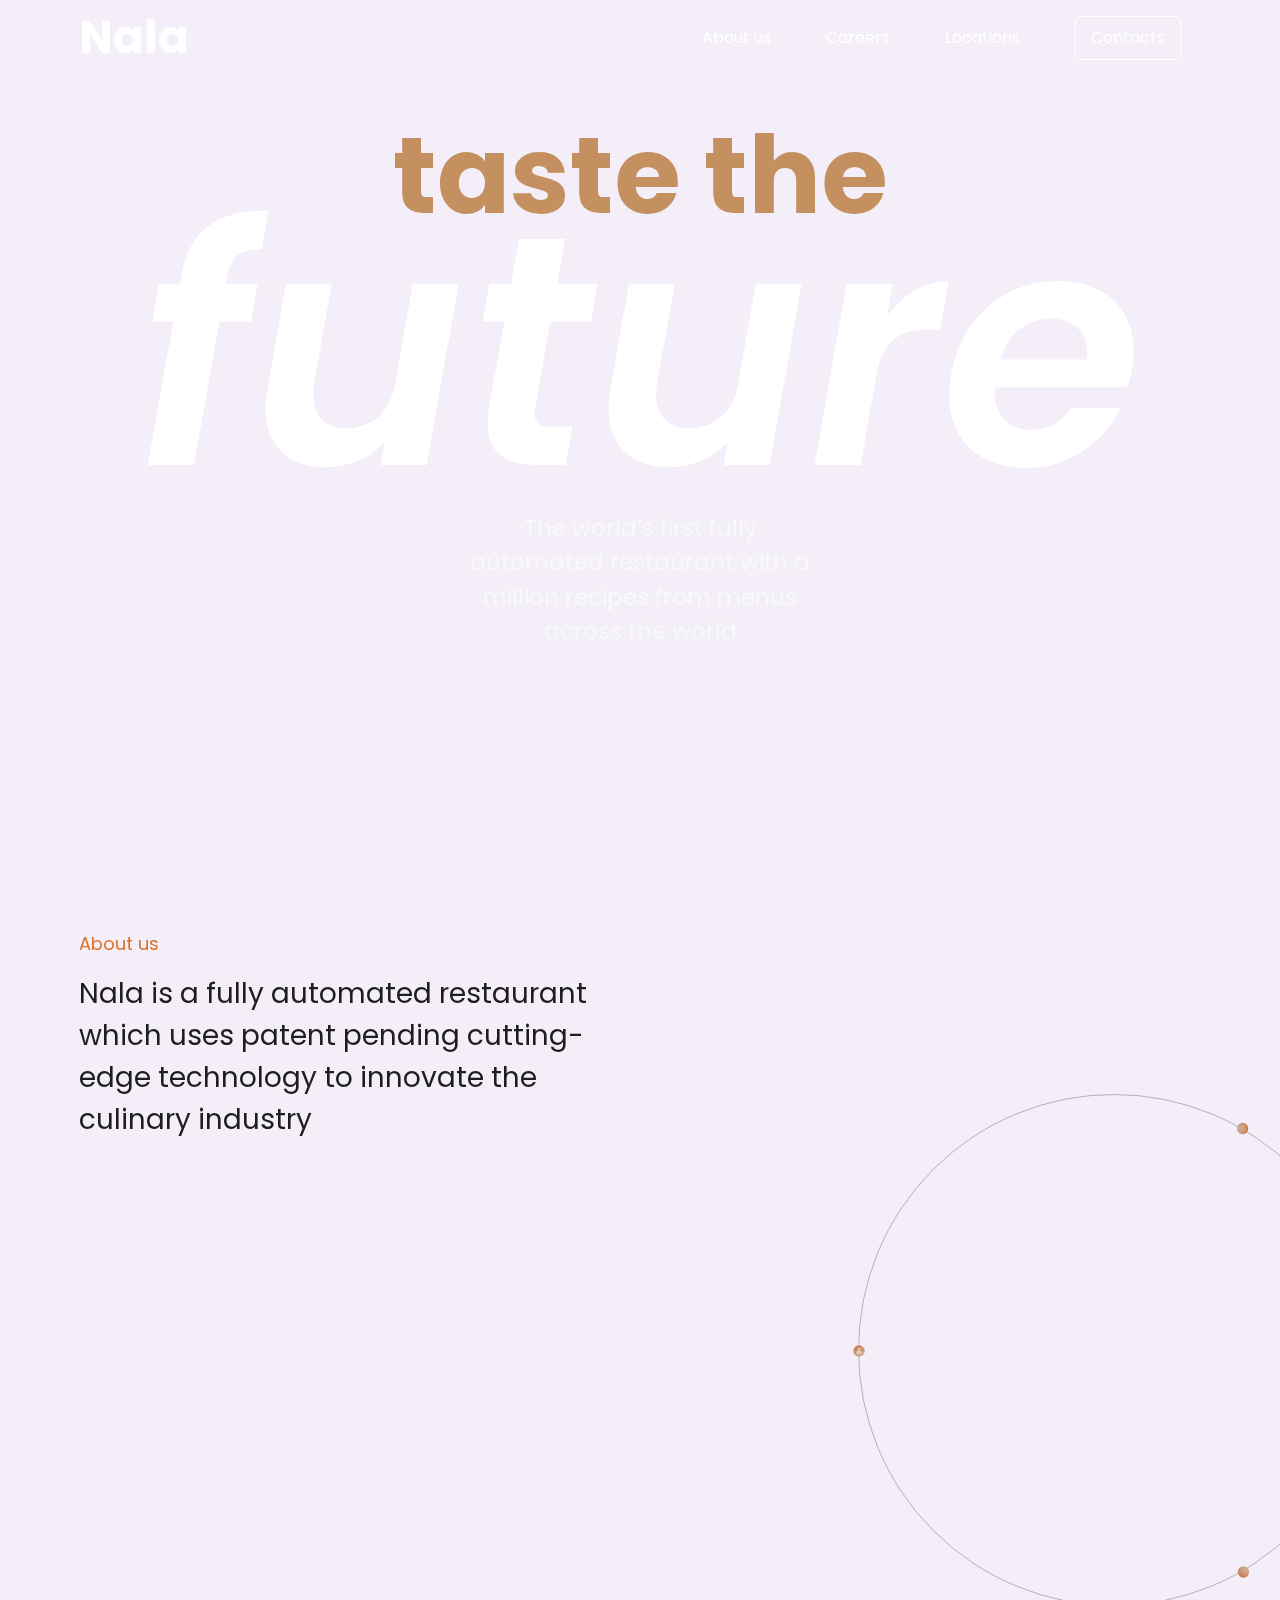
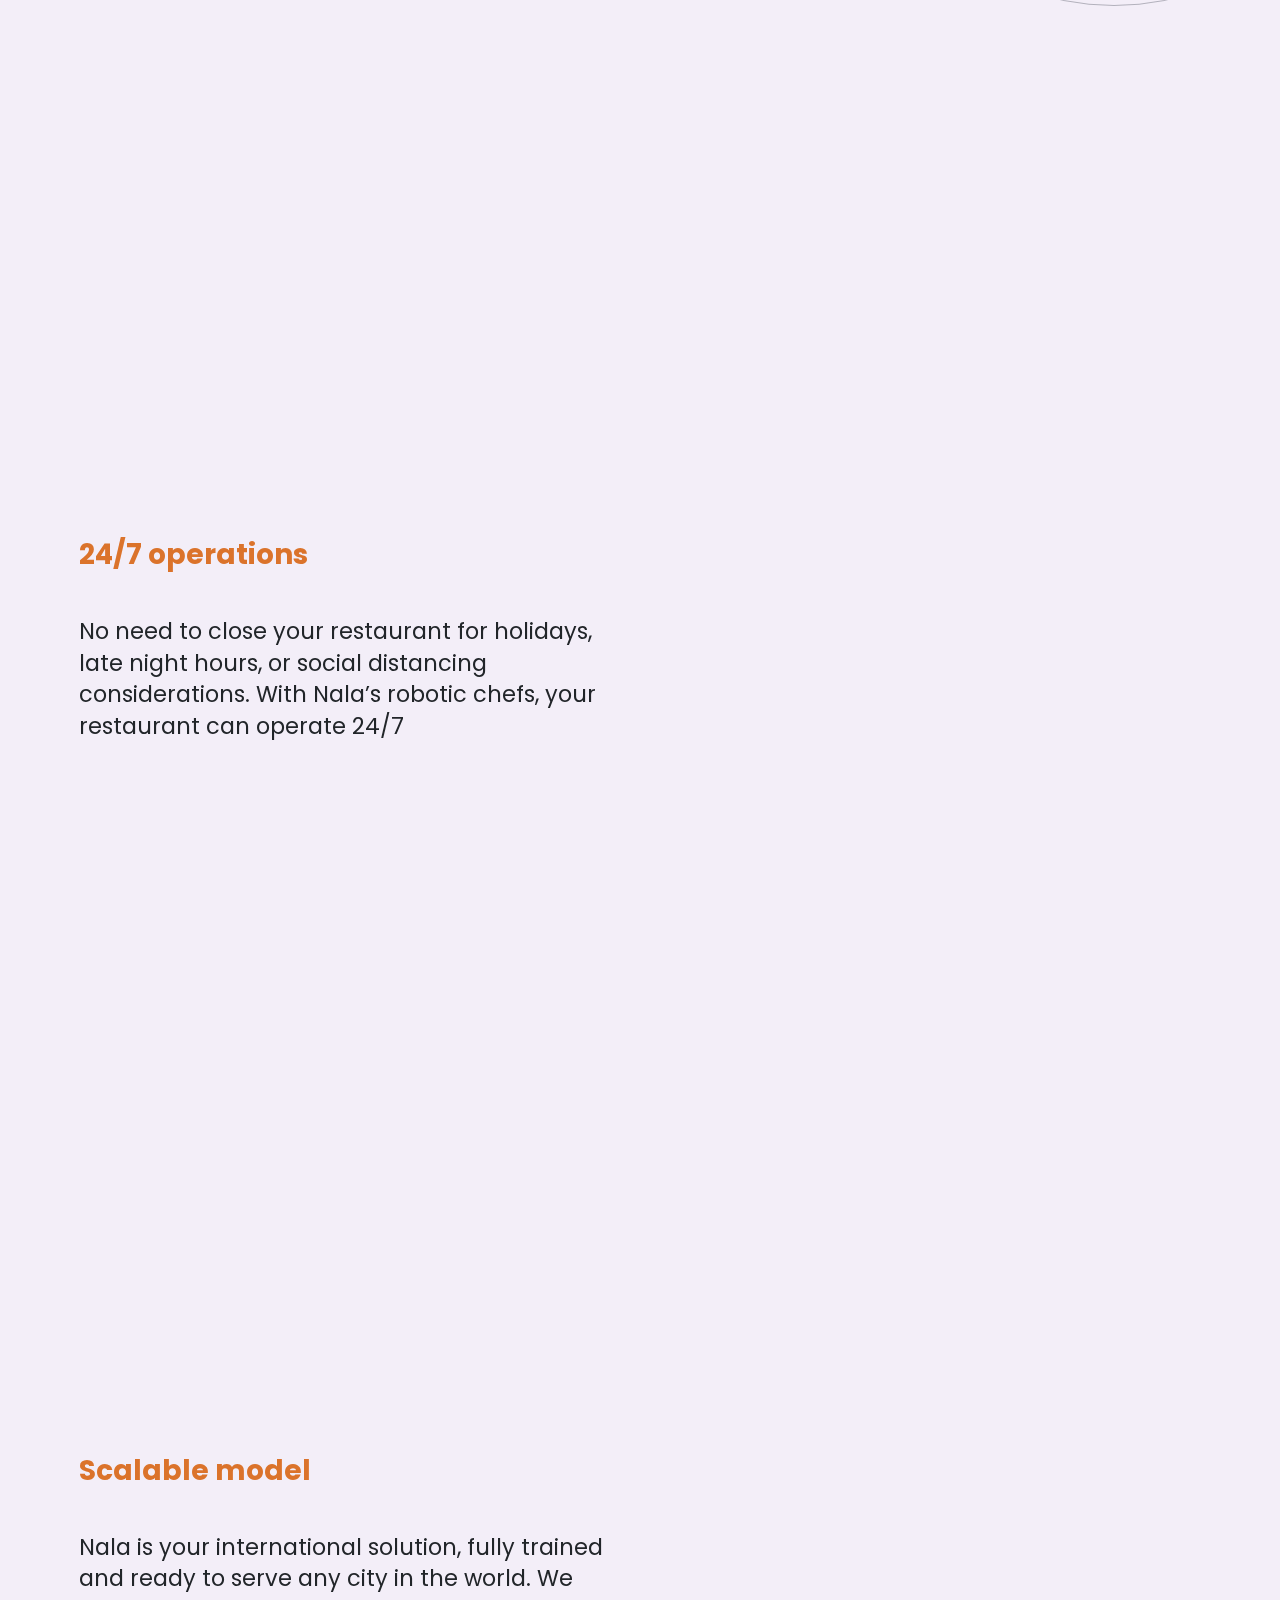
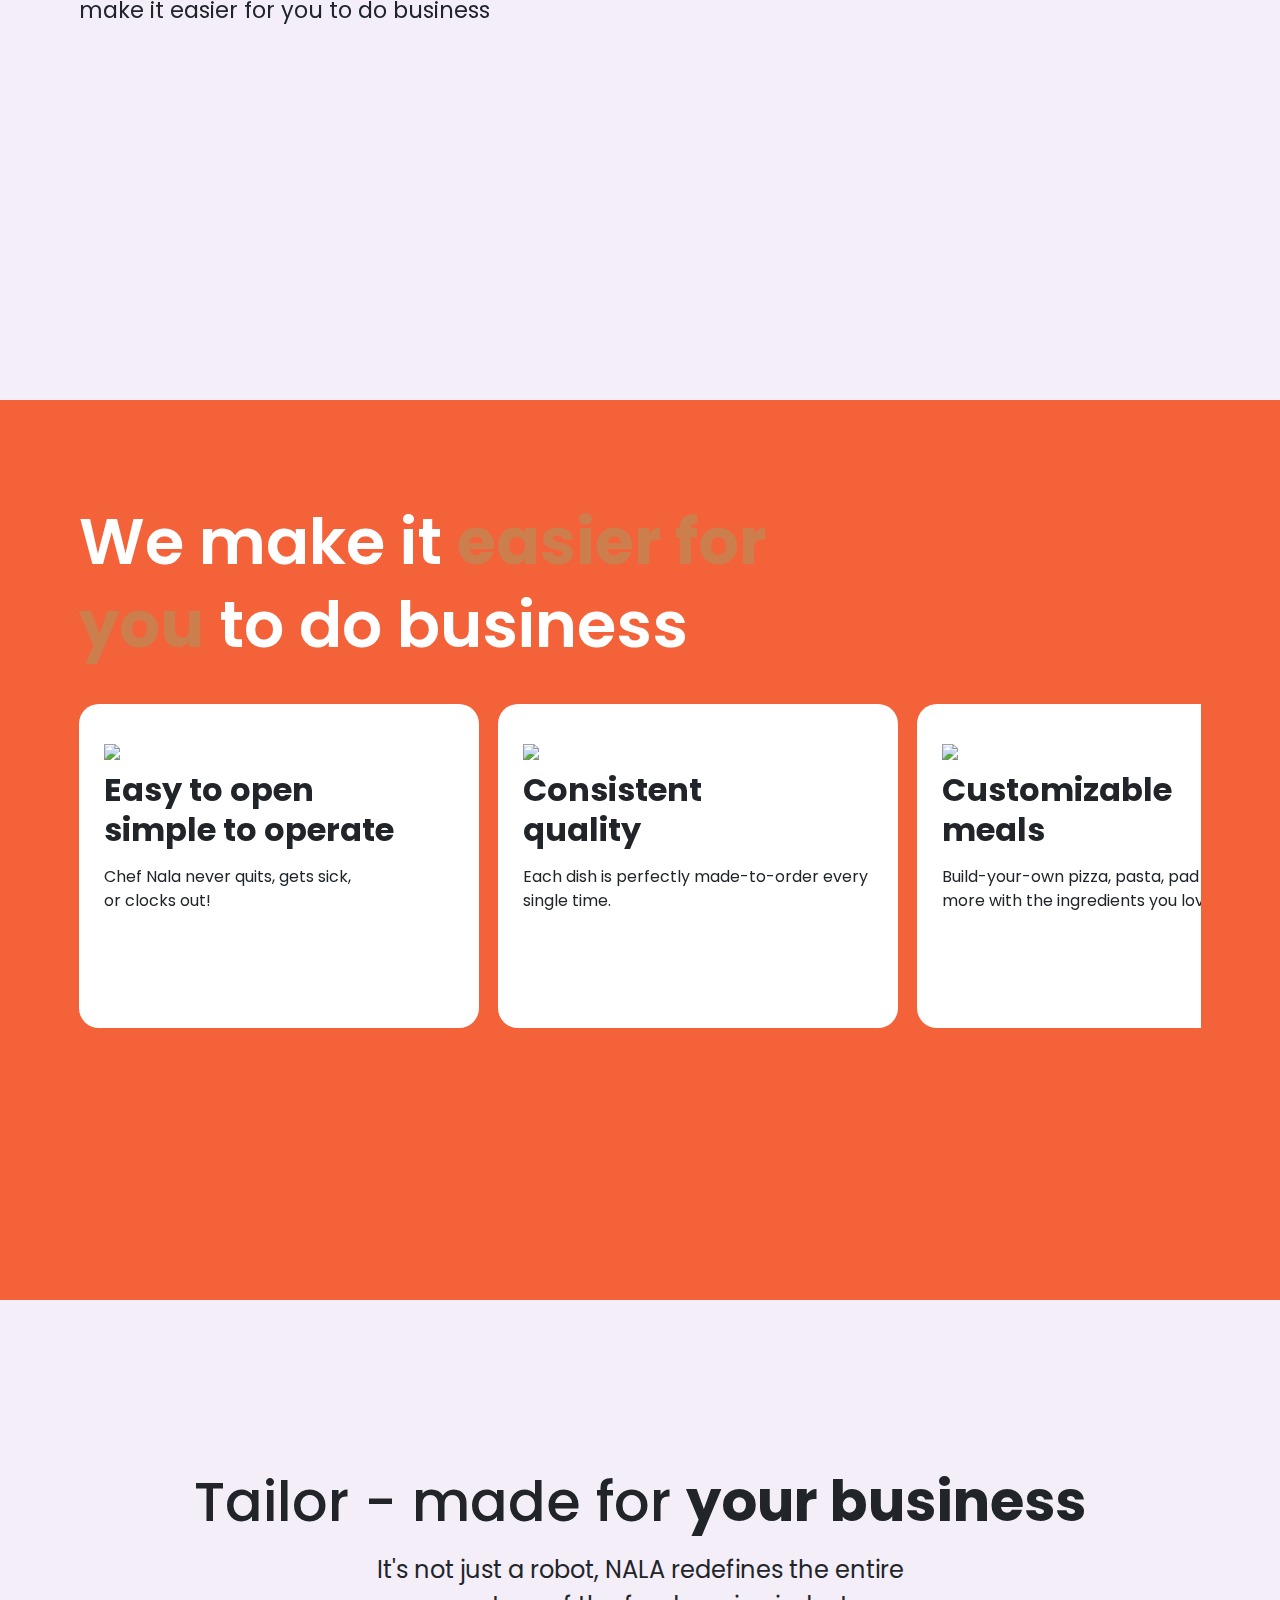
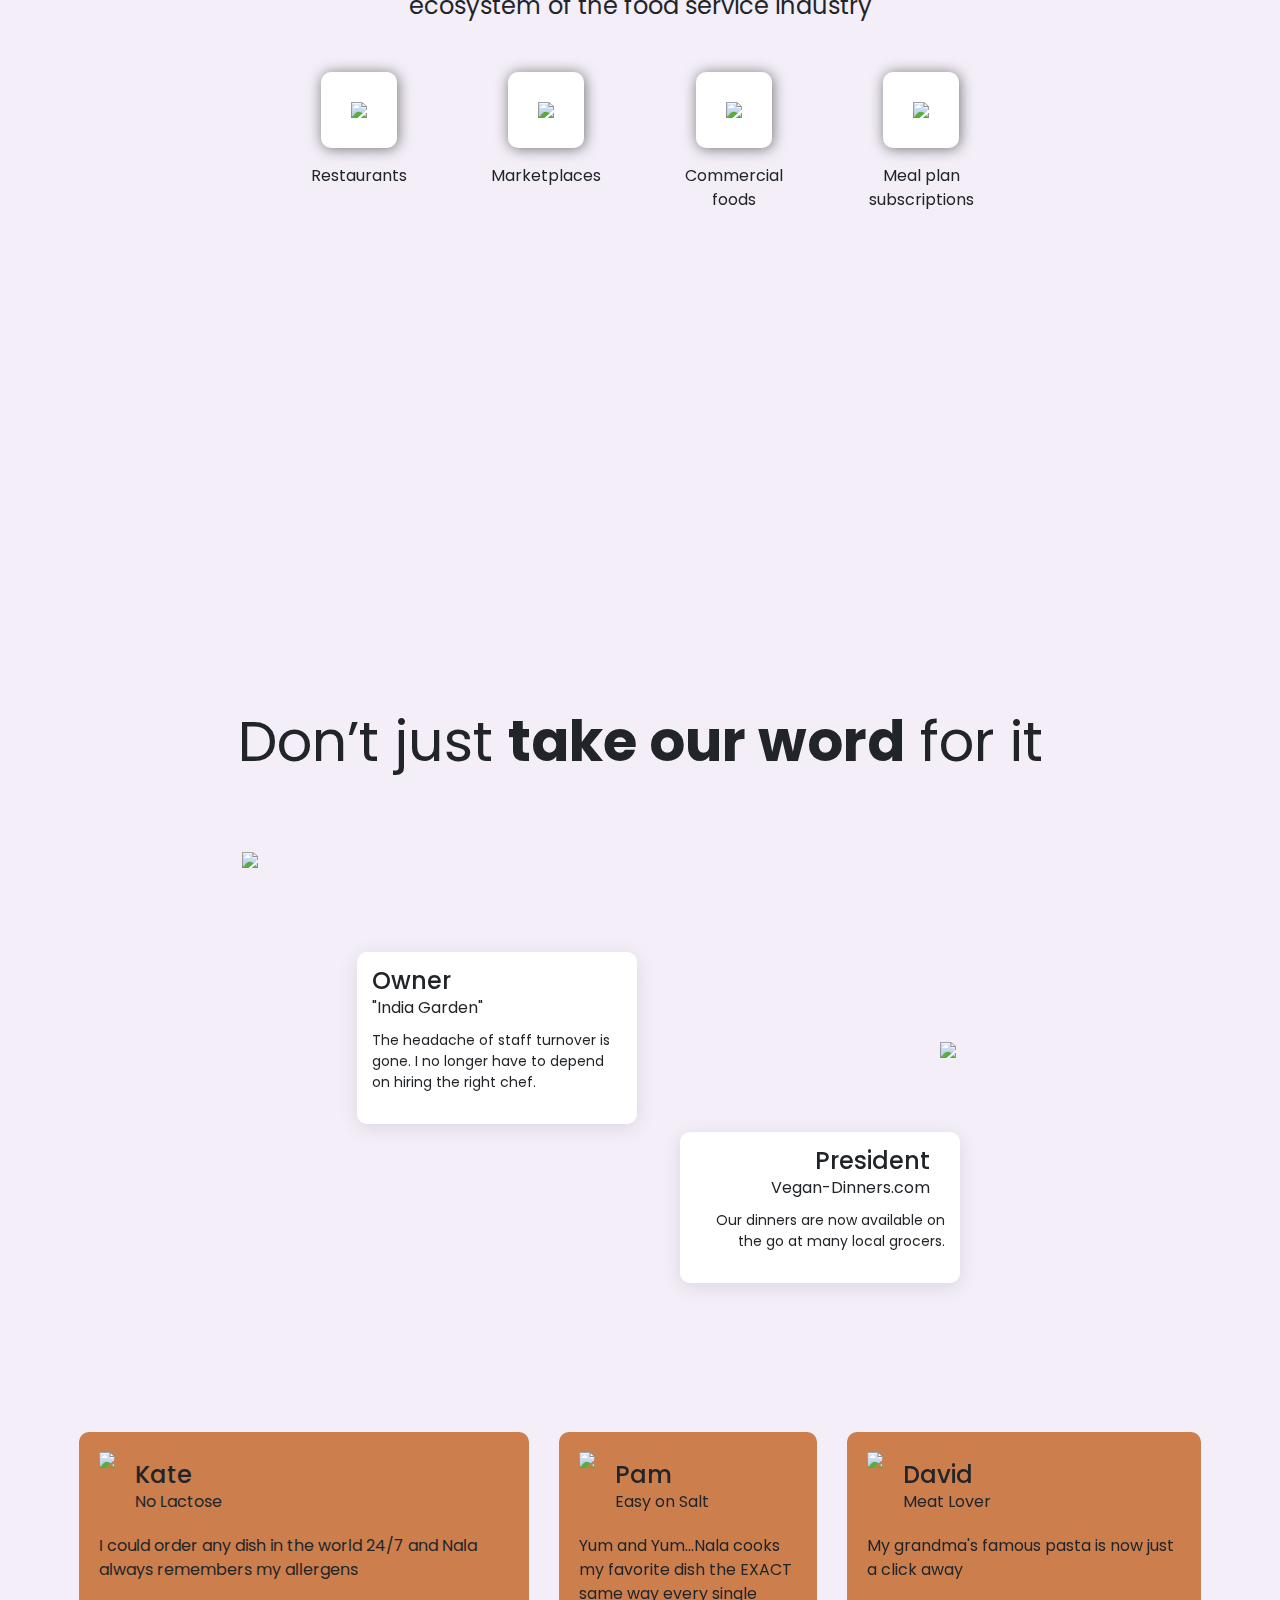
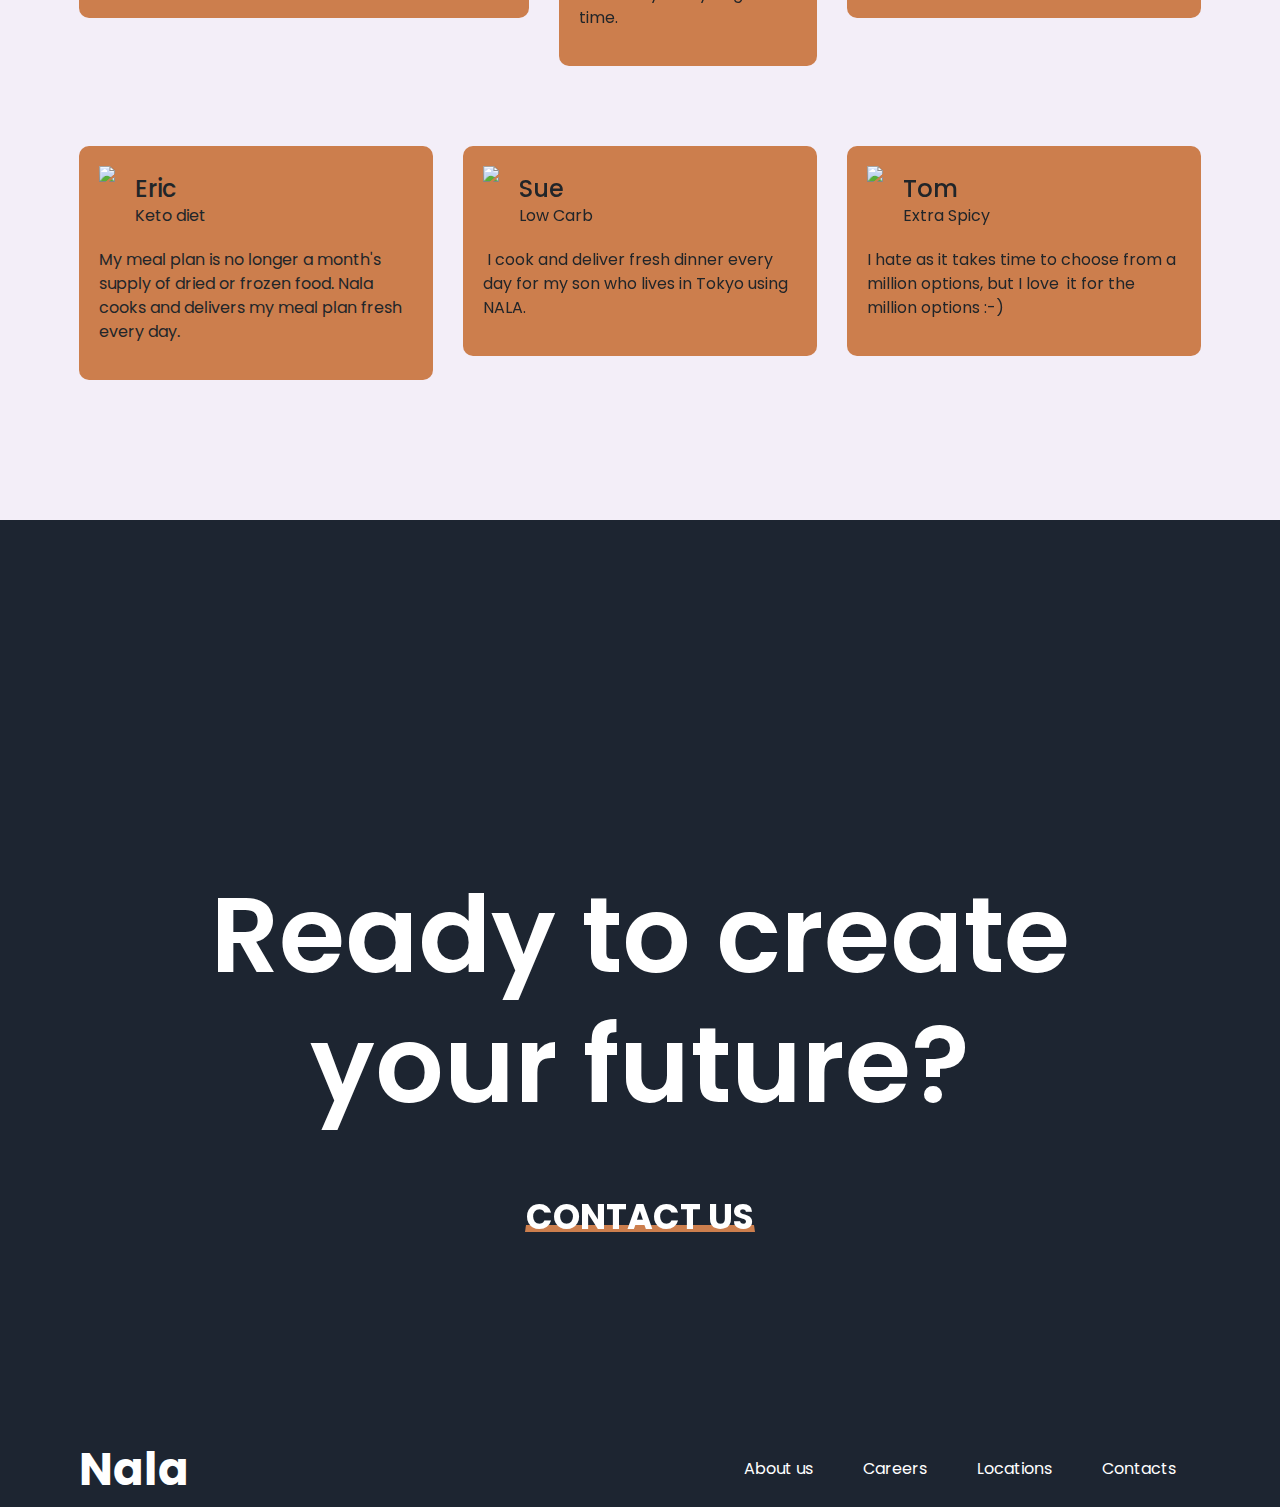
==== index.html @ 04a9153a "add animation" ====
<!DOCTYPE html>
<html lang="en">
<head>
<meta charset="utf-8" />
<meta name="viewport" content="width=device-width, initial-scale=1, shrink-to-fit=no" />
<meta name="description" content="" />
<meta name="author" content="" />
<title>Nala Robotics - world's first fully automated restaurant</title>
<link rel="icon" type="image/x-icon" href="images/favicon.png" />
<script src="https://use.fontawesome.com/releases/v5.15.1/js/all.js" crossorigin="anonymous"></script>
<link rel="preconnect" href="https://fonts.gstatic.com">
<link href="https://fonts.googleapis.com/css2?family=Poppins:wght@100;200;300;400;500;600;700;800;900&display=swap" rel="stylesheet">
<link href="https://cdnjs.cloudflare.com/ajax/libs/magnific-popup.js/1.1.0/magnific-popup.min.css" rel="stylesheet" />
<link href="css/styles.css" rel="stylesheet" />
<link href="css/about-section-styles.css" rel="stylesheet" />
</head>
<body id="page-top" class="home-page">
<nav class="navbar navbar-expand-lg navbar-light fixed-top" id="mainNav">
  <div class="container-fluid"> <a class="navbar-brand js-scroll-trigger" href="index.html">Nala</a>
    <button class="navbar-toggler navbar-toggler-right" type="button" data-toggle="collapse" data-target="#navbarResponsive" aria-controls="navbarResponsive" aria-expanded="false" aria-label="Toggle navigation"><i class="fa fa-bars"></i></button>
    <div class="collapse navbar-collapse" id="navbarResponsive">
      <ul class="navbar-nav ml-auto my-2 my-lg-0">
        <li class="nav-item"><a class="nav-link" href="about-us.html">About us</a></li>
        <li class="nav-item"><a class="nav-link" href="careers.html">Careers</a></li>
        <li class="nav-item"><a class="nav-link" href="locations.html">Locations</a></li>
        <li class="nav-item"><a class="nav-link" href="contact-us.html">Contacts</a></li>
      </ul>
    </div>
  </div>
</nav>
<header class="masthead">
  <div class="container-full h-100">
    <div class="row align-items-center justify-content-center">
      <div class="col-12 text-center">
        <h1 class="font-weight-bold mb-4">taste the <span>future</span></h1>
        <p class="text-light font-weight-normal mb-5">The world’s first fully automated restaurant with a million recipes from menus across the world</p>
    </div>
      
    </div>
  </div>
</header>
    <section class="page-section about">
        <div class="container-fluid position-relative">
            <div class="about-intro">
                <div class="about-intro__content">
                    <p class="about-intro__title accent-color">About us</p>
                    <p class="about-intro__text text-dark mt-0 font-weight-normal">Nala is a fully automated restaurant which uses patent pending cutting-edge technology to innovate the culinary industry</p>    
                </div>
            </div>
            <div class="row">
                <div class="col-sm-12 col-lg-7">
                    <div class="about__item min-vh-100">                            
                        <h3 class="title">Cooking consistency</h3>
                        <p class="description mb-4">You know how the dish should taste to satisfy your customers, and Nala can recreate it with machine-like precision</p>
                    </div>
                    <div class="about__item min-vh-100">
                        <h3 class="title">24/7 operations</h3>
                        <p class="description mb-4">No need to close your restaurant for holidays, late night hours, or social distancing considerations. With Nala’s robotic chefs, your restaurant can operate 24/7</p>
                    </div>
                    <div class="about__item min-vh-100">
                        <h3 class="title">Scalable model</h3>
                        <p class="description mb-4">Nala is your international solution, fully trained and ready to serve any city in the world. We make it easier for you to do business</p>
                    </div>
                </div>
                <div class="about-illustration">
                    <div class="circle-wrapper">
                        <div class="circle">
                            <div class="circle__inner">
                                <div class="circle__radius-line">
                                    <div class="section-illustration">
                                        <img src="./images/about/001-pasta.svg" alt="">
                                    </div>
                                </div>
                                <div class="circle__radius-line">
                                    <div class="section-illustration">
                                        <img src="./images/about/002-24-hours.svg" alt="">
                                    </div>
                                </div>
                                <div class="circle__radius-line">
                                    <div class="section-illustration">
                                        <img src="./images/about/003-scale.svg" alt="">
                                    </div>
                                </div>
                            </div>
                        </div>
                    </div>
                </div>
            </div>
        </div>
    </section>
<section class="page-section bg-primary home-slide min-vh-100">
  <div class="container-fluid">
    <div class="row">
      <div class="col-lg-12">
        <h2 class="text-white mt-0 h1-font">We make it <span class="text-warning">easier for <br/>
          you</span> to do business</h2>
        <div class="slider">
          <div class="slider-block"> <img src="images/003-robot.svg" />
            <h3>Easy to open simple to operate</h3>
            <p>Chef Nala never quits, gets sick,<br/>or clocks out!</p>
          </div>
          <div class="slider-block"> <img src="images/002-tray.svg" />
            <h3>Consistent quality</h3>
            <p>Each dish is perfectly made-to-order every single time.</p>
          </div>
          <div class="slider-block"> <img src="images/004-salad.svg" />
            <h3>Customizable meals</h3>
            <p>Build-your-own pizza, pasta, pad thai, and more with the ingredients you love most.</p>
          </div>
          <div class="slider-block"> <img src="images/005-location.svg" />
            <h3>Scalable worldwide</h3>
            <p>Chef Nala speaks every language and cooks every cuisine.</p>
          </div>
          <div class="slider-block"> <img src="images/006-dollar.svg" />
            <h3>Low overhead costs</h3>
            <p>Save on staffing costs while collecting extra profit from 24/7 hours, carryout, and meal subscriptions.</p>
          </div>
          <div class="slider-block"> <img src="images/001-code.svg" />
            <h3>Opensource Platform</h3>
            <p>Easy to use mobile app technology connects Chef Nala to the world and you to your customers</p>
          </div>
        </div>
      </div>
    </div>
  </div>
</section>
<section class="page-section align-items-center justify-content-center min-vh-100">
  <div class="container-fluid">
    <div class="icons-block text-center">
      <h2 class="text-center mt-0">Tailor - made for <b>your business</b></h2>
      <p>It's not just a robot, NALA redefines the entire ecosystem of the food service industry</p>
      <div class="row icons-blocks-row">
        <div class="col-md-3 col-6 col-sm-6 text-center">
          <div class="mt-5"> <img src="images/rest.png" />
            <h4 class="h4 mt-3 font-weight-normal">Restaurants</h4>
          </div>
        </div>
        <div class="col-md-3 col-6 col-sm-6 text-center">
          <div class="mt-5"> <img src="images/chef.png" />
            <h4 class="h4 mt-3 font-weight-normal">Marketplaces</h4>
          </div>
        </div>
        <div class="col-md-3 col-6 col-sm-6 text-center">
          <div class="mt-5"> <img src="images/box.png" />
            <h4 class="h4 mt-3 font-weight-normal">Commercial foods</h4>
          </div>
        </div>
        <div class="col-md-3 col-6 col-sm-6 text-center">
          <div class="mt-5"> <img src="images/choose.png" />
            <h4 class="h4 mt-3 font-weight-normal">Meal plan subscriptions</h4>
          </div>
        </div>
      </div>
    </div>
  </div>
</section>
<section class="page-section testimonials min-vh-100">
    
  <div class="container-fluid">
    <div class="row">
      <div class="col-12">
          <h2 class="text-center mt-0">Don’t just <span>take our word</span> for it</h2>
      </div>
    </div>
  </div>
  <div class="container-full p-0">
    <div class="row featured-testimonials">
      <div class="col-md-1"></div>
      <div class="col-md-5">
        <div class="testimonial-details testimonial-1"> <img src="images/feature-testimonial-1.png" />
          <div class="testimonial-text">
            <div class="testimonial-name">
              <h4>Owner</h4>
              <p>"India Garden"</p>
            </div>
            <p>The headache of staff turnover is gone. I no longer have to depend on hiring the right chef. </p>
          </div>
        </div>
      </div>
      <div class="col-md-5">
        <div class="testimonial-details testimonial-2">
          <div class="testimonial-text">
            <div class="testimonial-name text-right">
              <h4>President</h4>
              <p>Vegan-Dinners.com</p>
            </div>
            <p>Our dinners are now available on the go at many local grocers.</p>
          </div>
          <img src="images/feature-testimonial-2.png" /> </div>
      </div>
      <div class="col-md-1"></div>
    </div>
  </div>
  <div class="container-fluid">
    <div class="row testimonial-blocks">
      <div class="col-lg-5 col-md-6 testimonial-single testimonial1">
          <div class="testimonial-arrows">
              <span class="next-btn"><i class="fa fa-angle-right"></i></span>
          </div>
          <div class="clearfix"></div>
        <div class="testimonial bottom-icon">
          <div class="testimonial-info"> <img src="images/testimonial-1.png" class="float-left" />
            <div class="testimonial-name">
              <h4>Kate</h4>
              <p>No Lactose</p>
            </div>
          </div>
          <p>I could order any dish in the world 24/7 and Nala always remembers my allergens</p>
        </div>
      </div>
      <div class="col-lg-3 col-md-6 testimonial-single testimonial2">
          <div class="testimonial-arrows">
          <span class="prev-btn"><i class="fa fa-angle-left"></i></span>
              <span class="next-btn"><i class="fa fa-angle-right"></i></span>
          </div>
          <div class="clearfix"></div>
        <div class="testimonial bottom-icon">
          <div class="testimonial-info"> <img src="images/testimonial-2.png" class="float-left" />
            <div class="testimonial-name">
              <h4>Pam</h4>
              <p>Easy on Salt</p>
            </div>
          </div>
          <p>Yum and Yum...Nala cooks my favorite dish the EXACT same way every single time. </p>
        </div>
      </div>
      <div class="col-lg-4 col-md-6 testimonial-single testimonial3">
          <div class="testimonial-arrows">
          <span class="prev-btn"><i class="fa fa-angle-left"></i></span>
              <span class="next-btn"><i class="fa fa-angle-right"></i></span>
          </div>
          <div class="clearfix"></div>
        <div class="testimonial bottom-icon">
          <div class="testimonial-info"> <img src="images/testimonial-3.png" class="float-left" />
            <div class="testimonial-name">
              <h4>David</h4>
              <p>Meat Lover</p>
            </div>
          </div>
          <p>My grandma's famous pasta is now just a click away</p>
        </div>
      </div>
      <div class="col-lg-4 col-md-6 testimonial-single testimonial4">
          <div class="testimonial-arrows">
          <span class="prev-btn"><i class="fa fa-angle-left"></i></span>
              <span class="next-btn"><i class="fa fa-angle-right"></i></span>
          </div>
          <div class="clearfix"></div>
        <div class="testimonial top-icon">
          <div class="testimonial-info"> <img src="images/testimonial-4.png" class="float-left" />
            <div class="testimonial-name">
              <h4>Eric</h4>
              <p>Keto diet</p>
            </div>
          </div>
          <p>My meal plan is no longer a month's supply of dried or frozen food. Nala cooks and delivers my meal plan fresh every day.</p>
        </div>
      </div>
      <div class="col-lg-4 col-md-6 testimonial-single testimonial5">
          <div class="testimonial-arrows">
          <span class="prev-btn"><i class="fa fa-angle-left"></i></span>
              <span class="next-btn"><i class="fa fa-angle-right"></i></span>
          </div>
          <div class="clearfix"></div>
        <div class="testimonial top-icon">
          <div class="testimonial-info"> <img src="images/testimonial-5.png" class="float-left" />
            <div class="testimonial-name">
              <h4>Sue</h4>
              <p>Low Carb</p>
            </div>
          </div>
          <p> I cook and deliver fresh dinner every day for my son who lives in Tokyo using NALA.</p>
        </div>
      </div>
      <div class="col-lg-4 col-md-6 testimonial-single testimonial6">
          <div class="testimonial-arrows">
          <span class="prev-btn"><i class="fa fa-angle-left"></i></span>
          </div>
          <div class="clearfix"></div>
        <div class="testimonial top-icon">
          <div class="testimonial-info"> <img src="images/testimonial-6.png" class="float-left" />
            <div class="testimonial-name">
              <h4>Tom</h4>
              <p>Extra Spicy</p>
            </div>
          </div>
          <p>I hate as it takes time to choose from a million options, but I love  it for the million options :-)</p>
        </div>
      </div>
    </div>
  </div>
</section>
<section class="page-section footer-form-block">
  <div class="container-full">
    <div class="row">
      <div class="col-12 text-center form-img">
        <h3>Ready to create <span>your future?</span></h3>
          <a href="#" class="btn footer-btn">CONTACT US</a>
      </div>
    </div>
  </div>
</section>
<footer>
  <nav class=" navbar-expand-lg navbar-light">
    <div class="container-fluid"> <a class="navbar-brand js-scroll-trigger" href="index.html">Nala</a>
      <div class="footer-links" >
        <ul class="navbar-nav ml-auto">
          <li class="nav-item"><a class="nav-link" href="about-us.html">About us</a></li>
          <li class="nav-item"><a class="nav-link" href="careers.html">Careers</a></li>
          <li class="nav-item"><a class="nav-link" href="locations.html">Locations</a></li>
          <li class="nav-item"><a class="nav-link" href="contact-us.html">Contacts</a></li>
        </ul>
      </div>
    </div>
  </nav>
</footer>
<script src="https://code.jquery.com/jquery-3.5.1.slim.min.js"></script> 
<script src="https://cdn.jsdelivr.net/npm/bootstrap@4.5.3/dist/js/bootstrap.bundle.min.js"></script> 
<!-- <script src="https://cdnjs.cloudflare.com/ajax/libs/jquery-easing/1.4.1/jquery.easing.min.js"></script>  -->
<script src="https://cdnjs.cloudflare.com/ajax/libs/magnific-popup.js/1.1.0/jquery.magnific-popup.min.js"></script> 
<script src="js/scripts.js"></script> 
<script src="js/animate-about.js"></script>
<script> 
            $('.testimonial-arrows .next-btn').on('click', function(){
              $(this).parents(".testimonial-single").hide();
              $(this).parents(".testimonial-single").next().show();
            });
            $('.testimonial-arrows .prev-btn').on('click', function(){
              $(this).parents(".testimonial-single").hide();
              $(this).parents(".testimonial-single").prev().show();
            });
</script>
<!-- <script type="text/javascript" src="js/skroller.js"></script> -->
<!-- <script type="text/javascript">
   var s = skrollr.init();
</script> -->
    
</body>
</html>
---- css/about-section-styles.css ----
:root {
    --small-circle-size: 22vh;
    --circle-size: 76vh;
}
.masthead {
    height: 100vh;
}

.accent-color {
    color: #DB732B;
}
html {
    scroll-behavior: smooth;
  }

/* About section START */
.about {
    padding: 0;
}

/* About intro */
.about-intro {
    position: absolute;
    top: 0;
    bottom: 0;
    padding-top: 30px;
    max-width: 530px;
}

.about-intro__title {
    font-size: 18px;
    line-height: 27px;
}

.about-intro__text {
    font-size: 28px;
    line-height: 42px;
}

.about-intro__content {
    position: sticky;
    top: 80px; 
}

.about-intro__content--fixed {
    position: absolute;
    width: 450px;
}

.about__item {
    display: flex;
    align-items: flex-start;
    transition: opacity .3s cubic-bezier(0.65, -0.07, 0.62, 0.84);
    flex-direction: column;
    justify-content: center;
}

.about__item .title {
    color: #DB732B;
    font-size: 28px;
    line-height: 42px;
    font-weight: 700;
}

.about__item .description {
    font-size: 22.5px;
    line-height: 1.4;
    max-width: 530px;
    margin-top: 32px;
}

@media (max-width: 991px) {
    .about-intro {
        max-width: 60%;
        margin-top: 99px;
        margin: auto;
        left: 0;
        right: 0;
        z-index: 1;
    }
    .about-intro__title {
        display: none;
    }
    .about-intro__text {
        background: rgb(242, 238, 247);
        text-align: center;
        font-size: 26px;
        line-height: 39px;
    }

    .about__item .title {
        font-size: 36px;
        line-height: 54px;
    }
    .about__item .description {
        font-size: 20px;
        line-height: 30px;
    }
}

@media (max-width: 767px) {
    .about-intro__text {
        font-size: 18px;
        line-height: 27px;
    }

    .about__item .title {
        font-size: 18px;
        line-height: 27px;
    }
    .about__item .description {
        font-size: 14px;
        line-height: 21px;
    }

    .about-intro {
        max-width: 268px;
    }

    .about-intro__content {
        top: 130px;
    }
}


/* About section END */


/* Circle illustration START */
.about-illustration {
    position: absolute;
    right: 0;
    bottom: 0;
    top: 0;
    width: 40%;
}

.circle-wrapper {
    height: 100vh;
    display: flex;
    justify-content: center;
    align-items: center;
    position: sticky;
    top: 0;
}

.circle {
    width: var(--circle-size);
    height: var(--circle-size);
    position: relative;
    margin-left: calc(var(--circle-size) / 2);
}

.circle__inner {
    border: 1px solid rgba(29, 37, 49, 0.3);
    width: var(--circle-size);
    height: var(--circle-size);
    border-radius: 50%;
}

.section-illustration {
    background: linear-gradient(152.11deg, #CC7E4D 17.41%, #CAD4D3 142.49%);
    font-size: var(--small-circle-size);
    width: 1em;
    height: 1em;
    border-radius: 50%;
    display: flex;
    align-items: center;
    justify-content: center;
    display: flex;
    align-items: center;
    justify-content: center;
    position: absolute;
    transform: scale(0.1);
    padding: .2em;
}
.circle__radius-line:nth-child(3) .section-illustration img {
    width: 84%;
}
.section-illustration img {
    width: 100%;
}

.section-illustration {
    left: 0;
    top: 50%;
    margin-top: -.5em;
    margin-left: -.5em;
}

.circle__radius-line {
    width: 100%;
    height: 1px;
    position: absolute;
    top: 50%;
}

.circle__radius-line:nth-child(2) {
    transform: rotate(120deg);
}

.circle__radius-line:nth-child(3) {
    transform: rotate(240deg);
}

@media (max-width: 991px) {
    .about-illustration {
        width: 100%;
    }

    .circle-wrapper {
        overflow: hidden;
    }

    .about .container-fluid {
        width: 100%;
    }

    .circle {
        margin-left: 0;
    }

    .section-illustration img {
        transform: rotate(90deg);
    }

    .about__item {
        align-items: center;
    }
    .about__item .description {
        text-align: center;
        width: 60%;
    }
}
/* Circle illustration END */
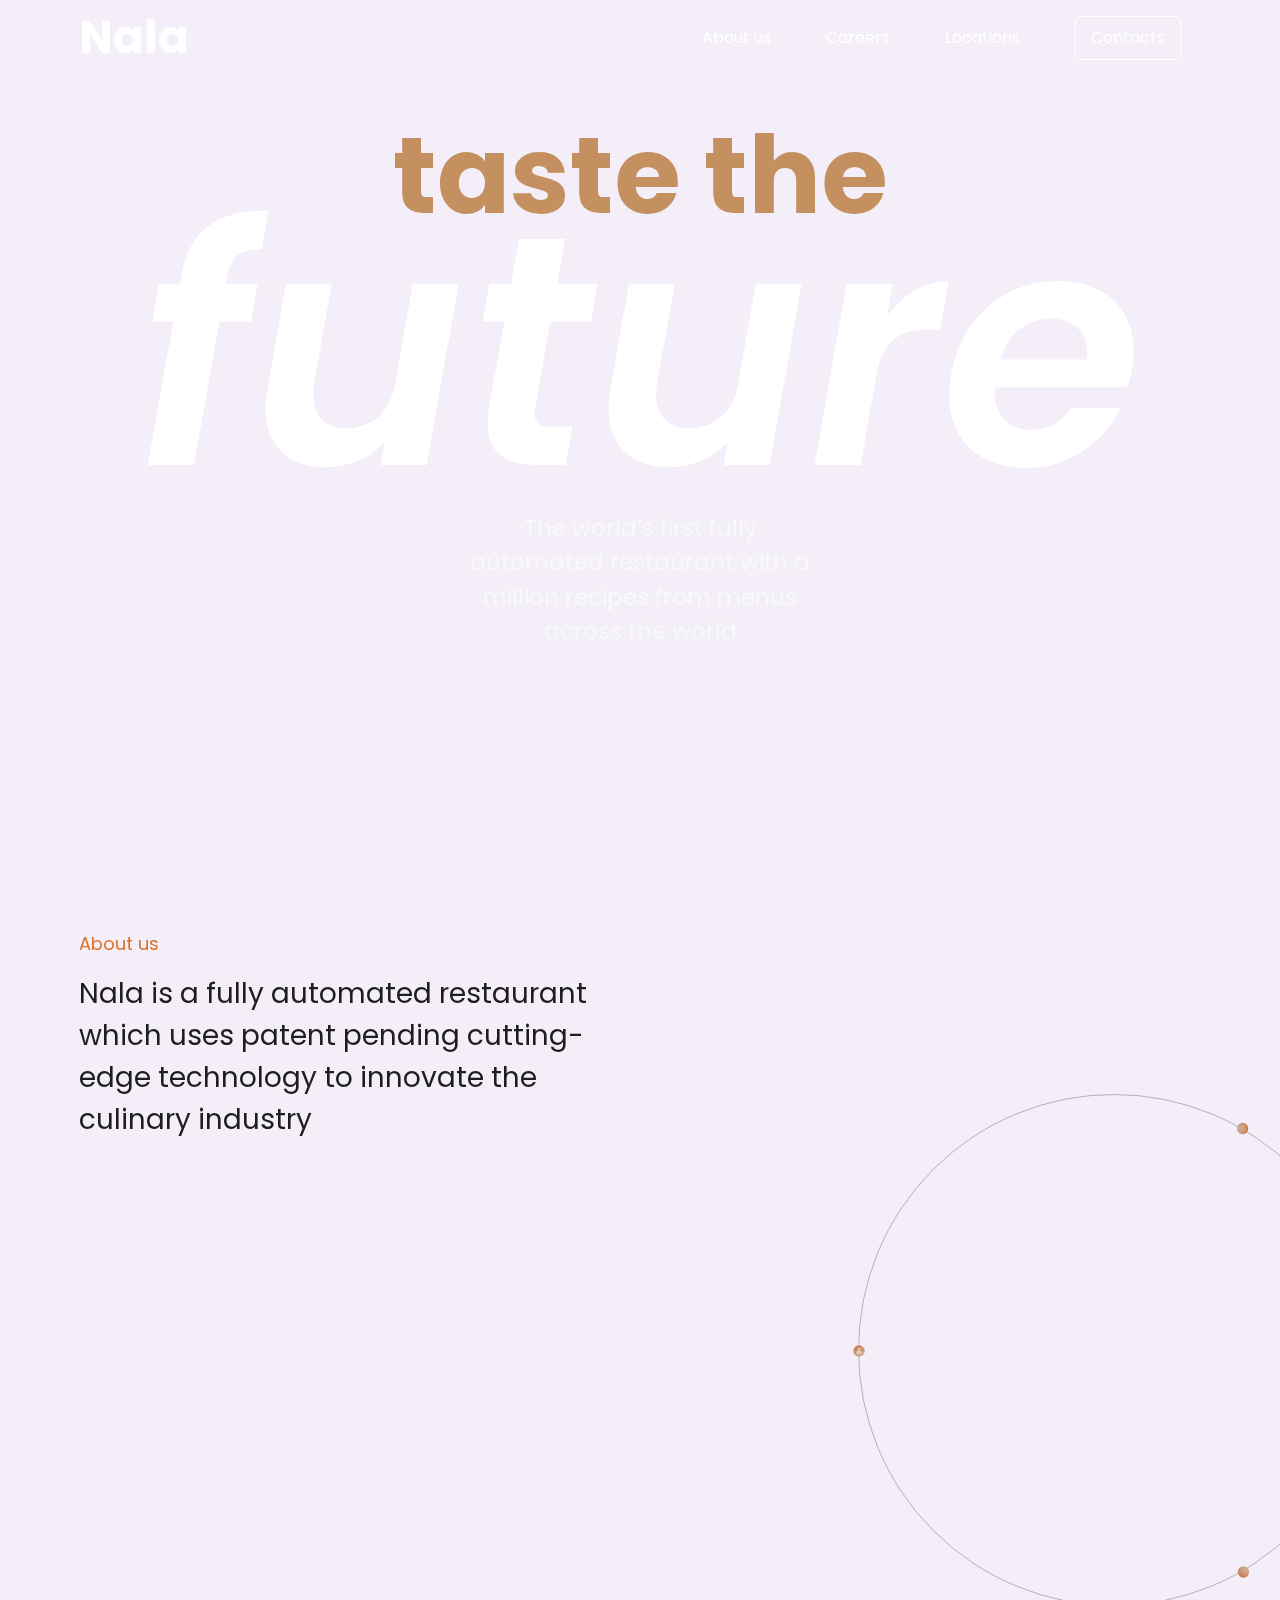
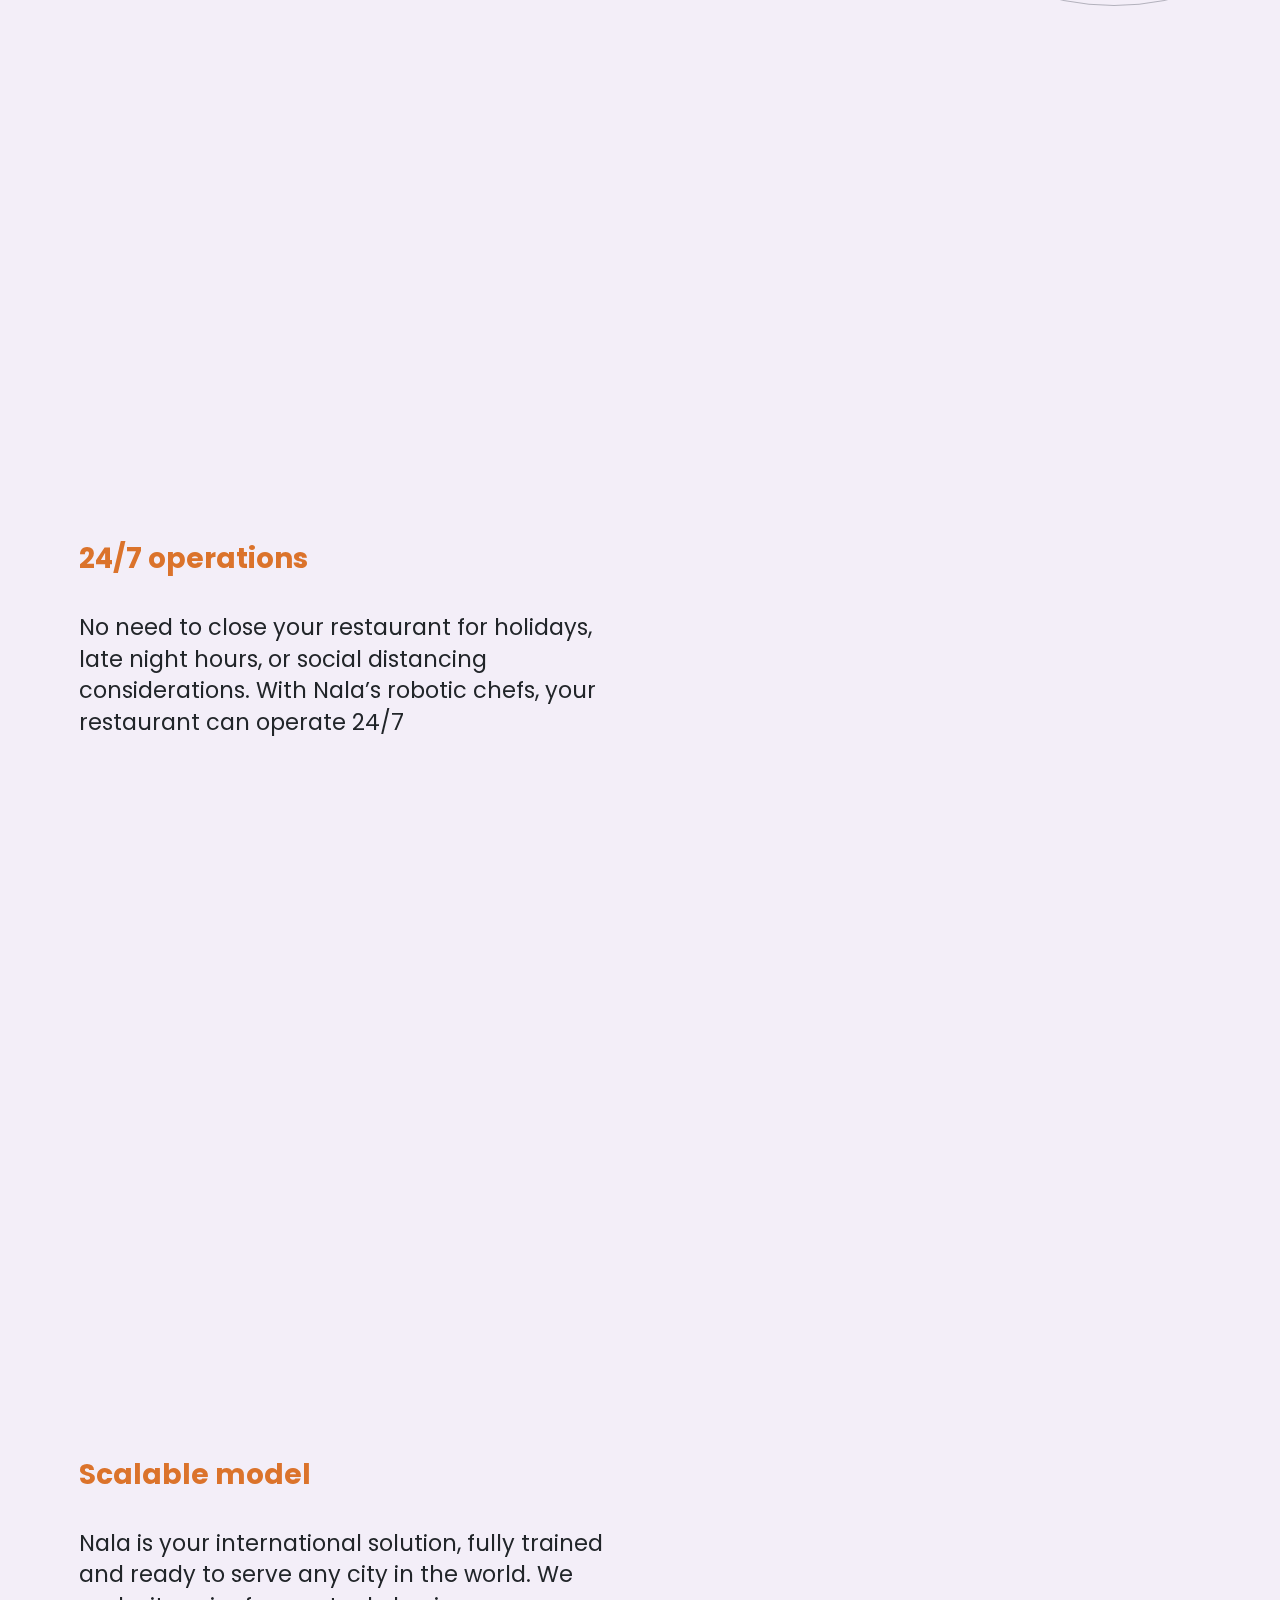
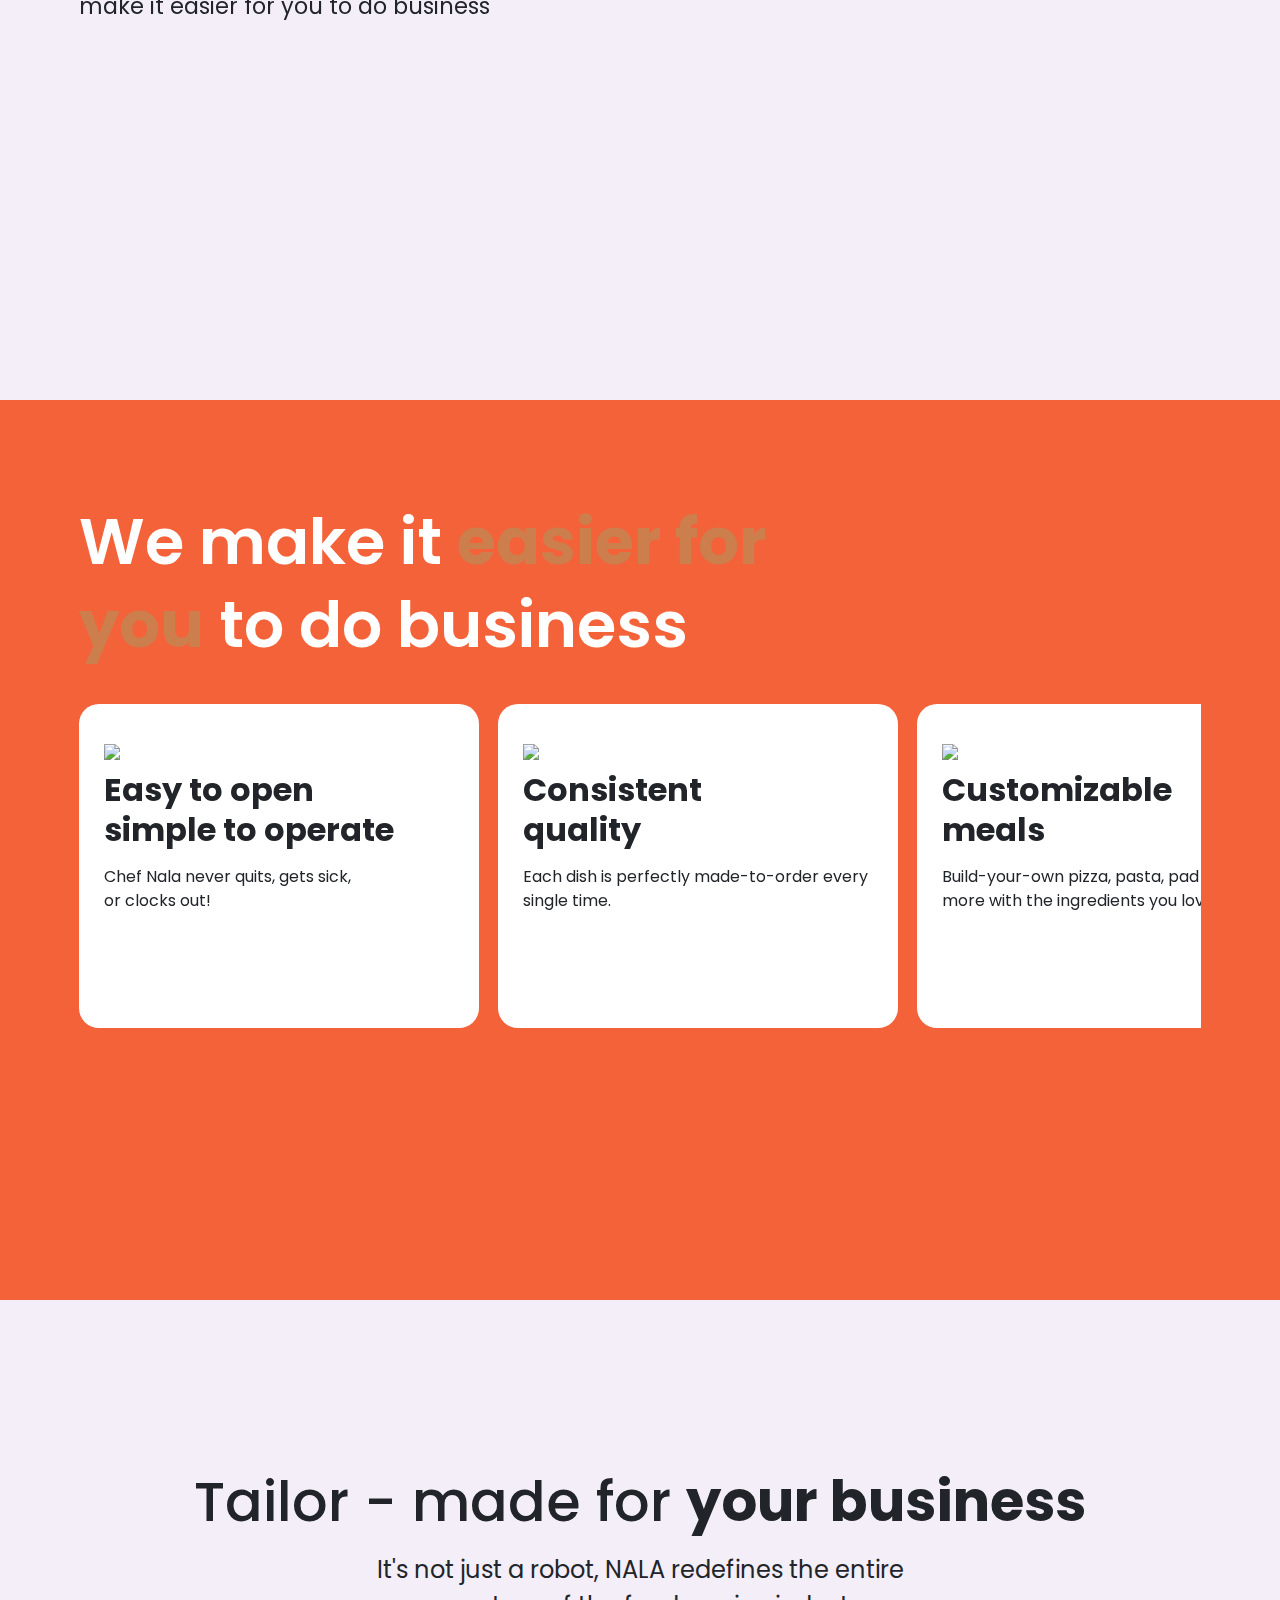
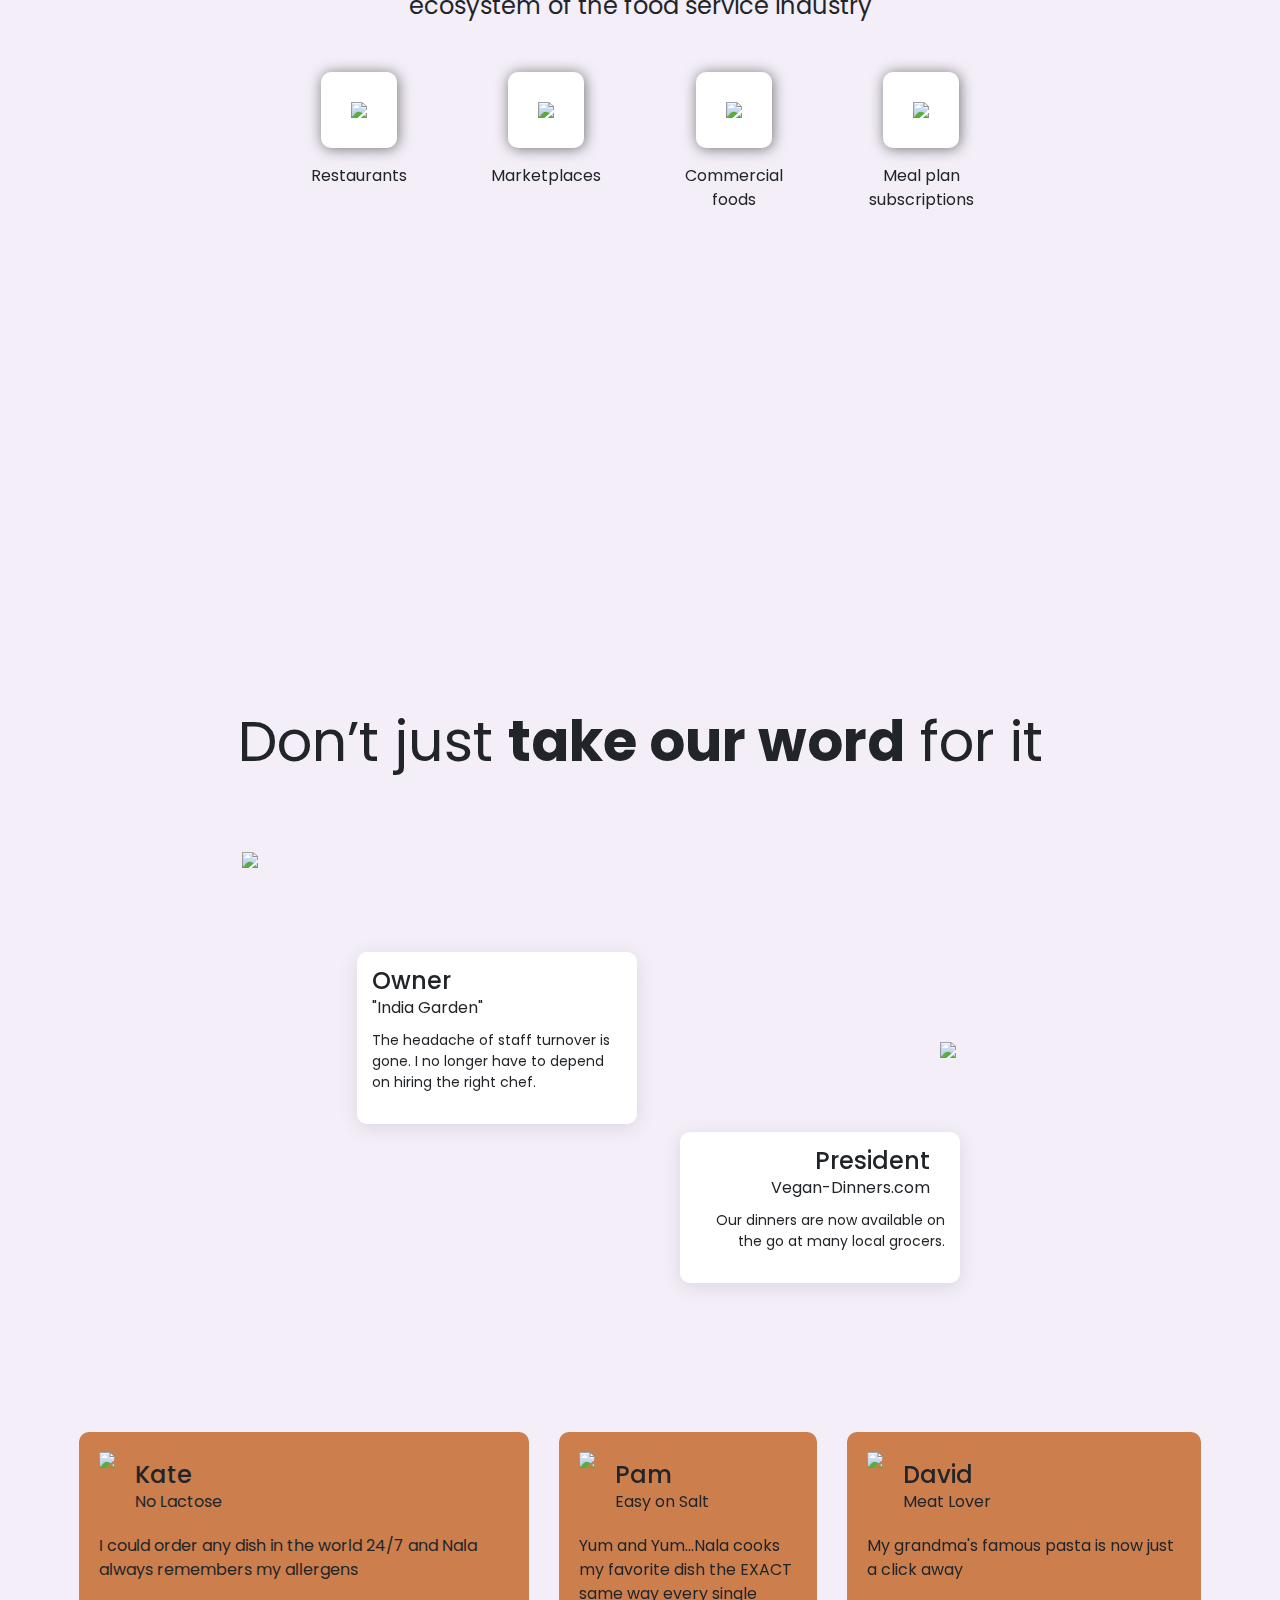
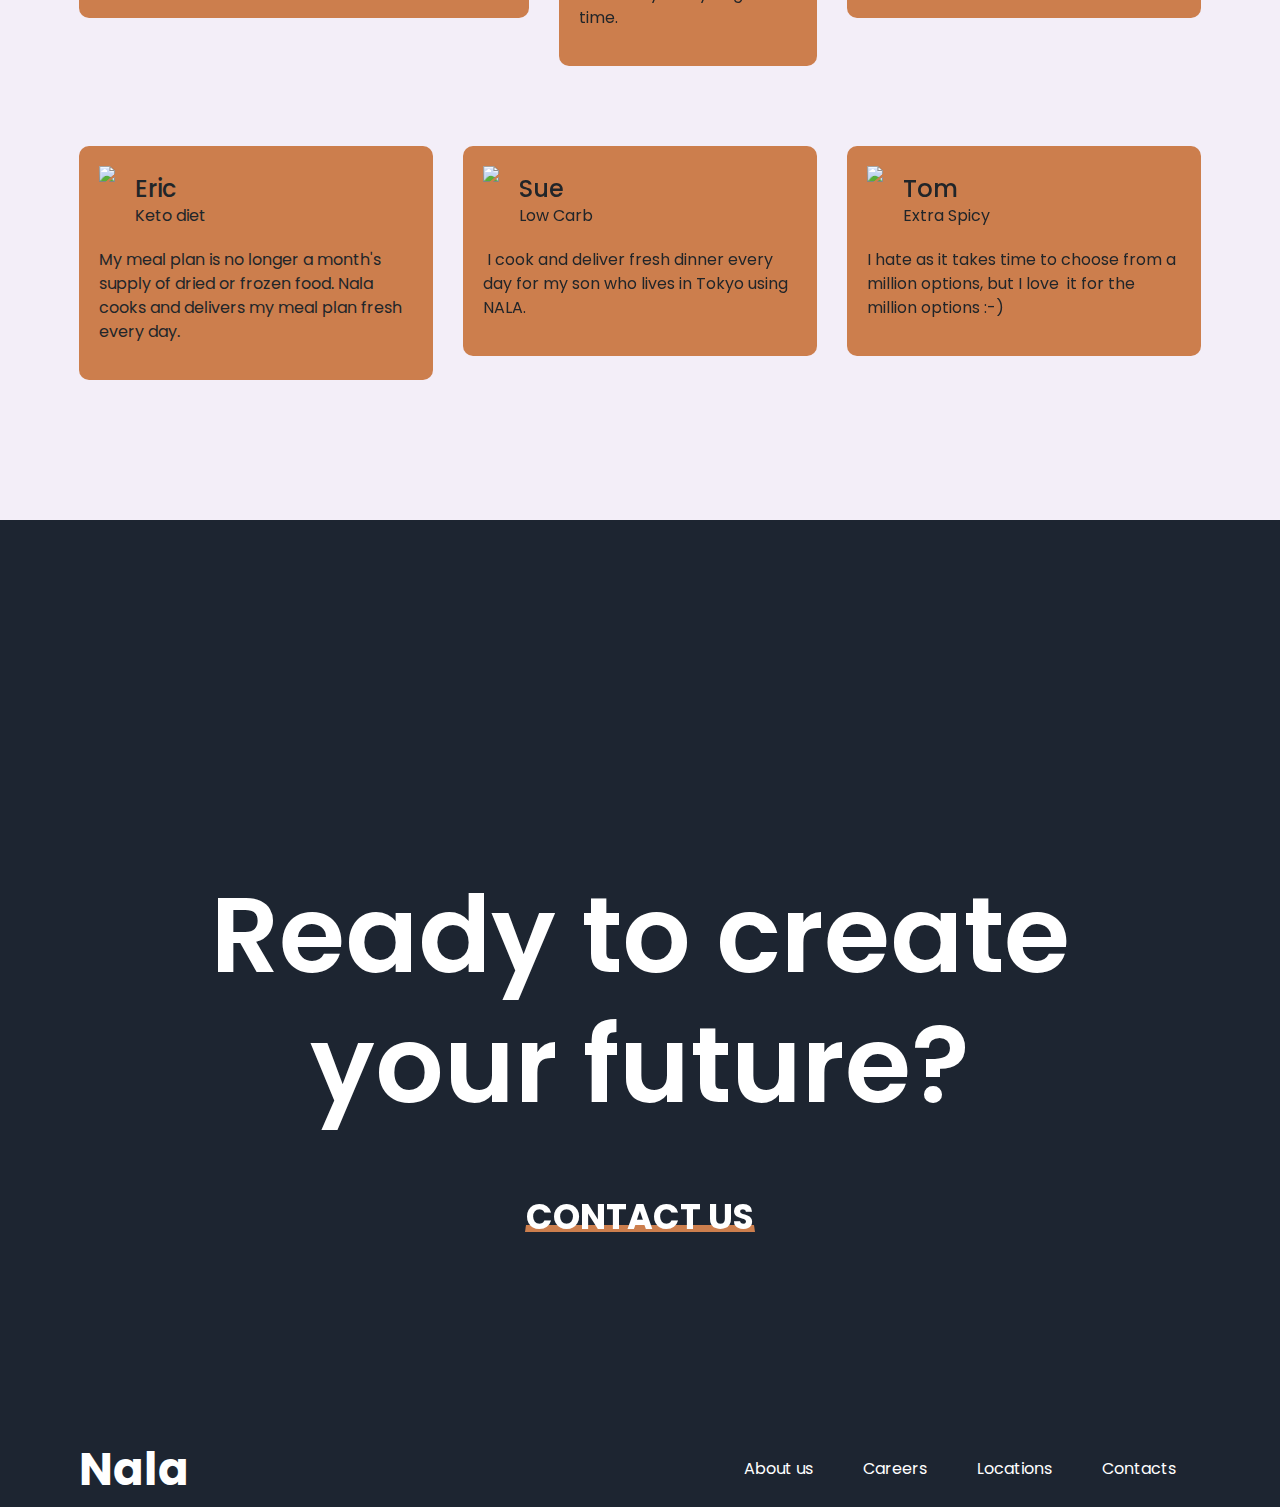
==== commit 0cbe05dc: "animate rotation, tweak mobile view" ====
--- a/index.html
+++ b/index.html
@@ -49,17 +49,23 @@
             </div>
             <div class="row">
                 <div class="col-sm-12 col-lg-7">
-                    <div class="about__item min-vh-100">                            
-                        <h3 class="title">Cooking consistency</h3>
-                        <p class="description mb-4">You know how the dish should taste to satisfy your customers, and Nala can recreate it with machine-like precision</p>
+                    <div class="about__item min-vh-100">     
+                        <div class="mobile-container">
+                            <h3 class="title">Cooking consistency</h3>
+                            <p class="description mb-4">You know how the dish should taste to satisfy your customers, and Nala can recreate it with machine-like precision</p>
+                        </div>                       
                     </div>
                     <div class="about__item min-vh-100">
-                        <h3 class="title">24/7 operations</h3>
-                        <p class="description mb-4">No need to close your restaurant for holidays, late night hours, or social distancing considerations. With Nala’s robotic chefs, your restaurant can operate 24/7</p>
+                        <div class="mobile-container">
+                            <h3 class="title">24/7 operations</h3>
+                            <p class="description mb-4">No need to close your restaurant for holidays, late night hours, or social distancing considerations. With Nala’s robotic chefs, your restaurant can operate 24/7</p>
+                        </div>
                     </div>
                     <div class="about__item min-vh-100">
-                        <h3 class="title">Scalable model</h3>
-                        <p class="description mb-4">Nala is your international solution, fully trained and ready to serve any city in the world. We make it easier for you to do business</p>
+                        <div class="mobile-container">
+                            <h3 class="title">Scalable model</h3>
+                            <p class="description mb-4">Nala is your international solution, fully trained and ready to serve any city in the world. We make it easier for you to do business</p>
+                        </div>
                     </div>
                 </div>
                 <div class="about-illustration">
@@ -314,9 +320,8 @@
     </div>
   </nav>
 </footer>
-<script src="https://code.jquery.com/jquery-3.5.1.slim.min.js"></script> 
+<script src="https://code.jquery.com/jquery-3.5.1.min.js" integrity="sha256-9/aliU8dGd2tb6OSsuzixeV4y/faTqgFtohetphbbj0=" crossorigin="anonymous"></script>
 <script src="https://cdn.jsdelivr.net/npm/bootstrap@4.5.3/dist/js/bootstrap.bundle.min.js"></script> 
-<!-- <script src="https://cdnjs.cloudflare.com/ajax/libs/jquery-easing/1.4.1/jquery.easing.min.js"></script>  -->
 <script src="https://cdnjs.cloudflare.com/ajax/libs/magnific-popup.js/1.1.0/jquery.magnific-popup.min.js"></script> 
 <script src="js/scripts.js"></script> 
 <script src="js/animate-about.js"></script>
--- a/css/about-section-styles.css
+++ b/css/about-section-styles.css
@@ -95,6 +95,12 @@
     .about__item .description {
         font-size: 20px;
         line-height: 30px;
+        text-align: center;
+        width: 60%;
+    }
+
+    .about__item {
+        align-items: center;
     }
 }
 
@@ -111,14 +117,15 @@
     .about__item .description {
         font-size: 14px;
         line-height: 21px;
+        width: 100%;
     }
 
     .about-intro {
-        max-width: 268px;
+        max-width: 320px;
     }
 
     .about-intro__content {
-        top: 130px;
+        top: 100px;
     }
 }
 
@@ -149,6 +156,7 @@
     height: var(--circle-size);
     position: relative;
     margin-left: calc(var(--circle-size) / 2);
+    border-spacing: 0;
 }
 
 .circle__inner {
@@ -223,13 +231,14 @@
     .section-illustration img {
         transform: rotate(90deg);
     }
-
-    .about__item {
+}
+/* Circle illustration END */
+
+@media (max-width: 991px) {
+    .mobile-container {
+        display: flex;
         align-items: center;
-    }
-    .about__item .description {
-        text-align: center;
-        width: 60%;
-    }
-}
-/* Circle illustration END */+        flex-direction: column;
+        justify-content: center;
+    }
+}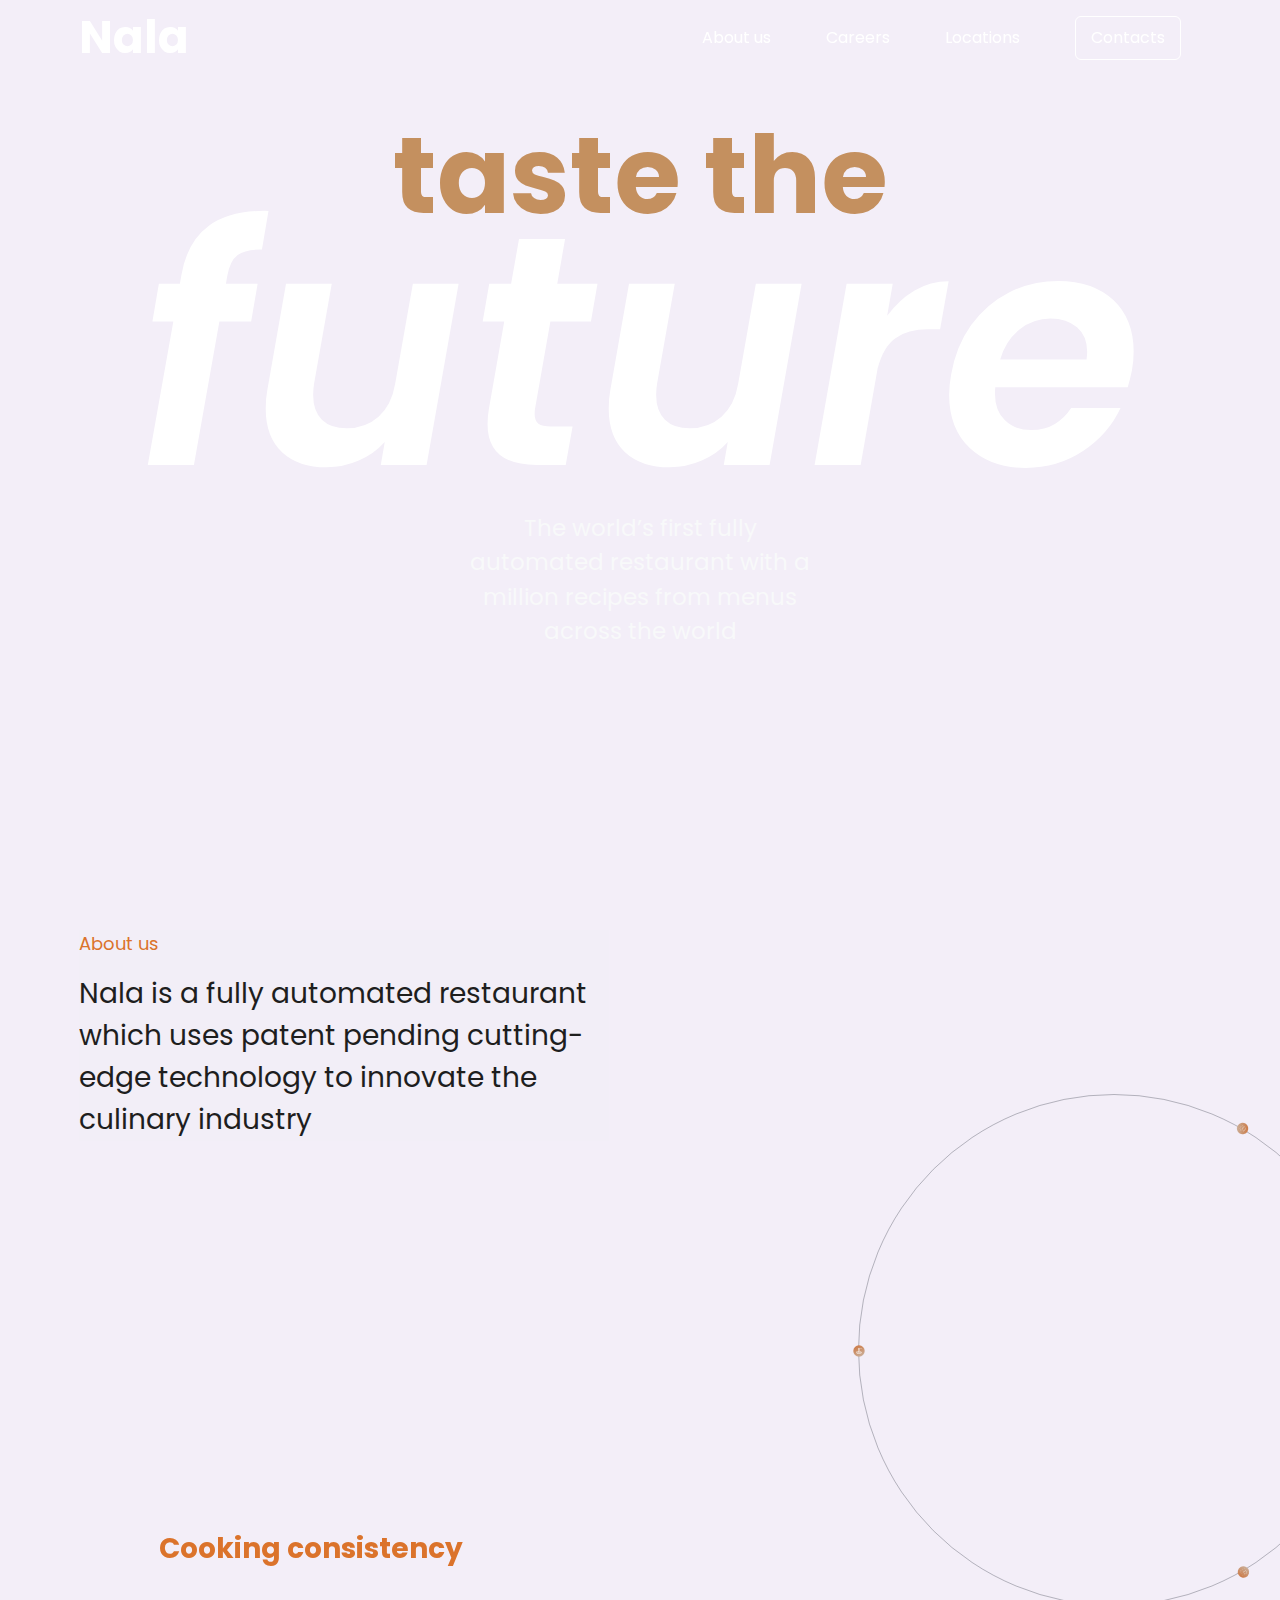
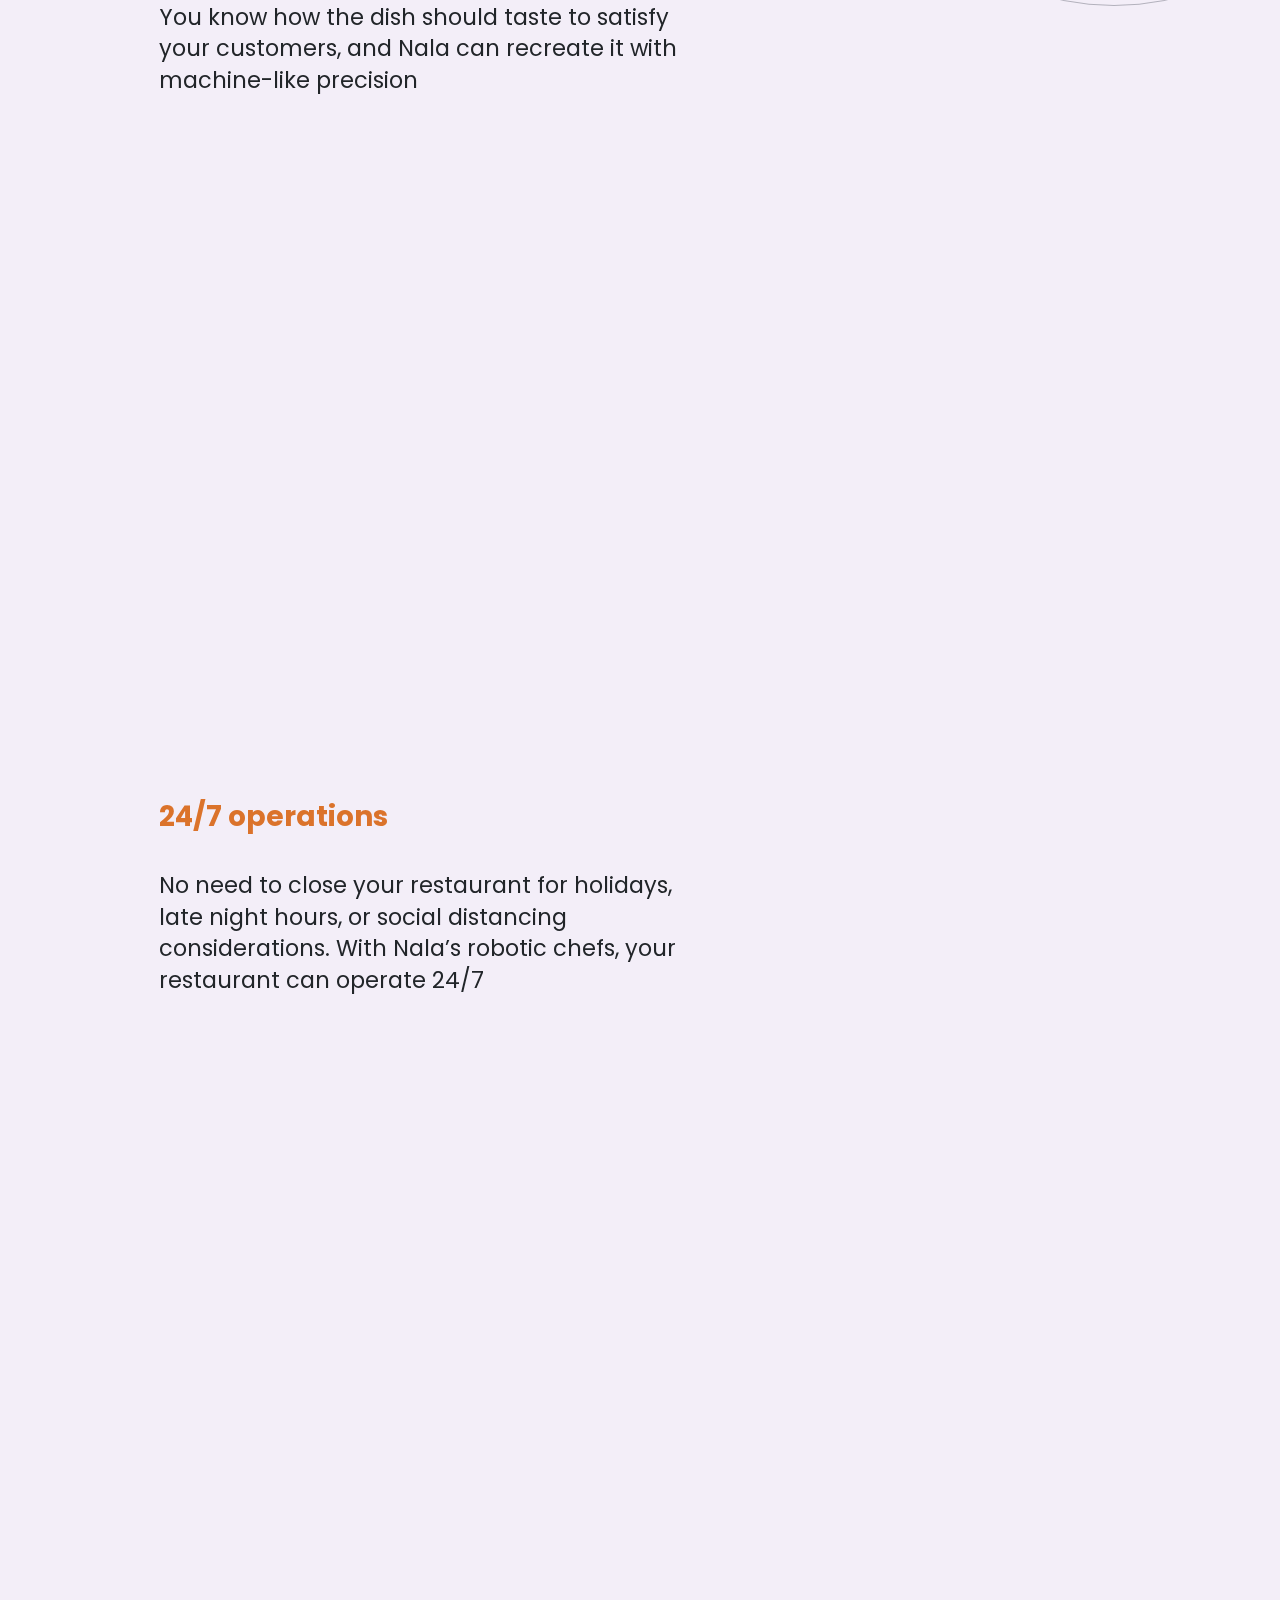
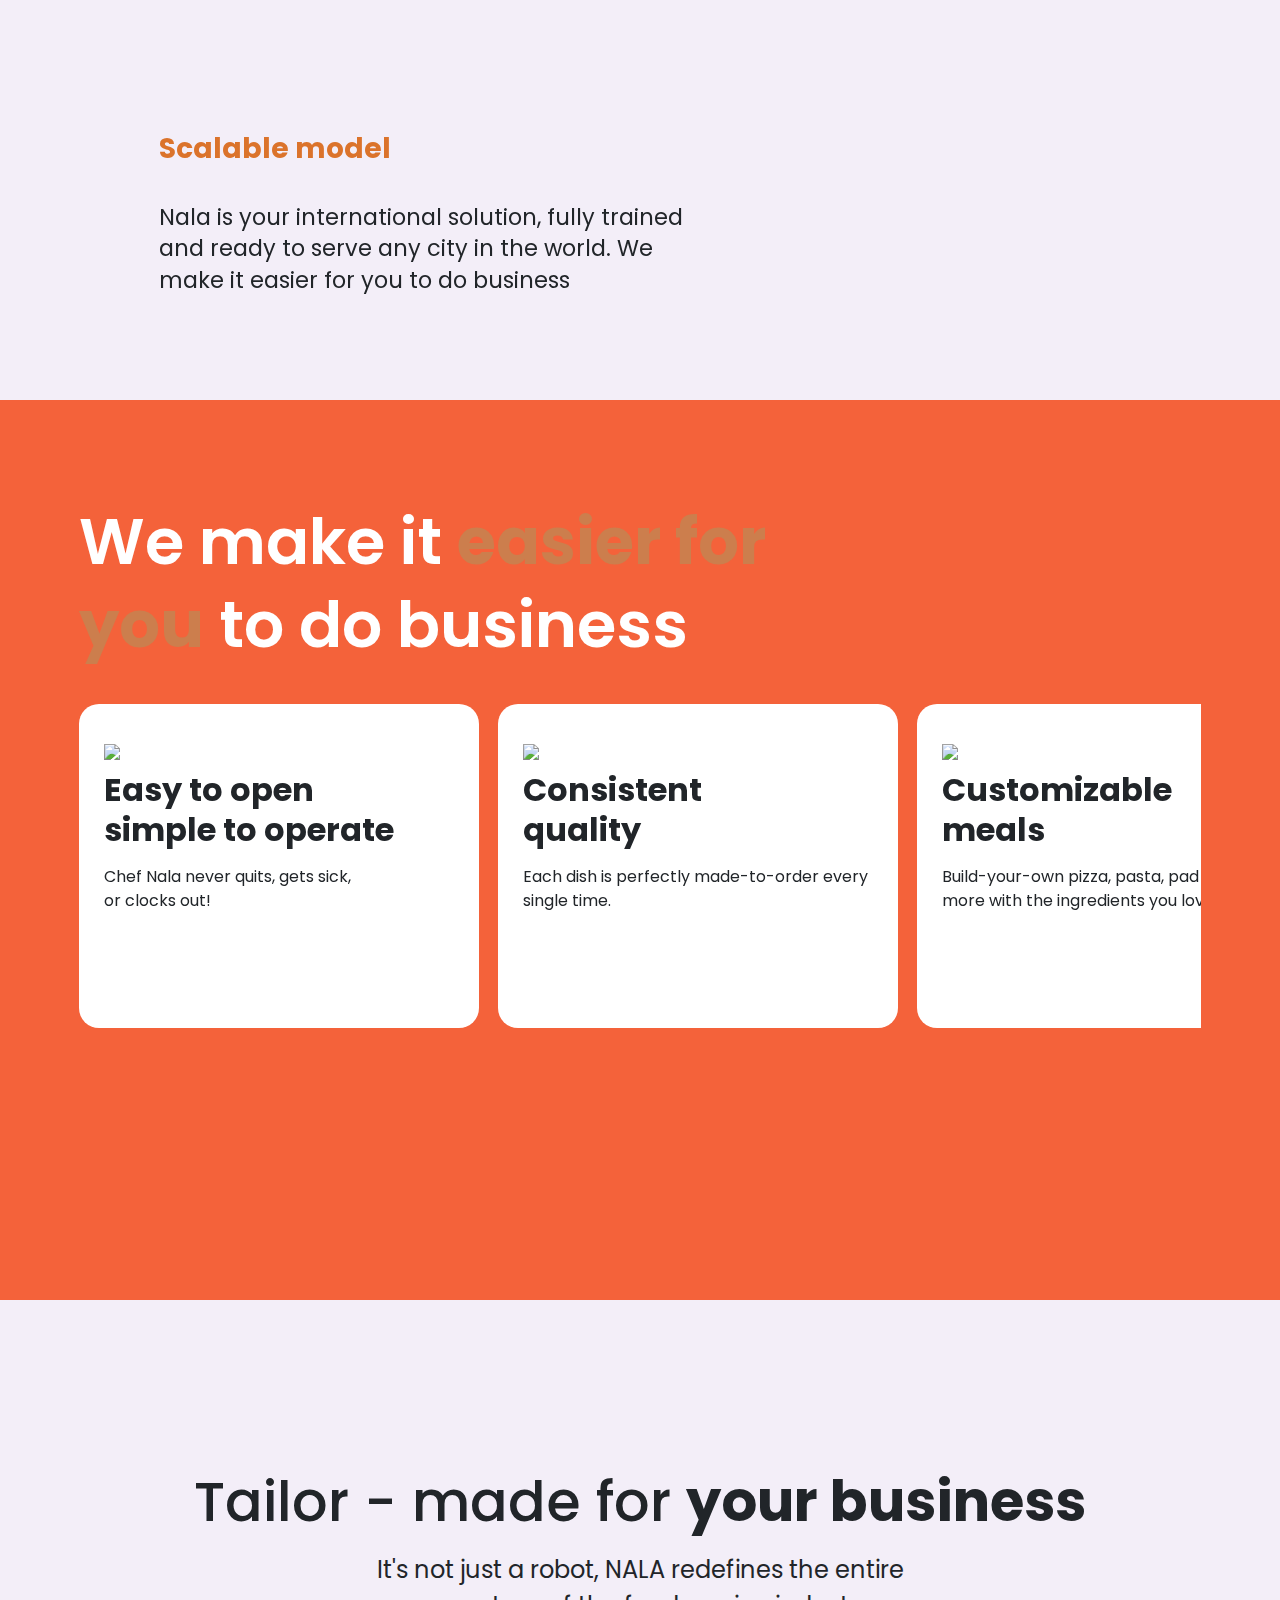
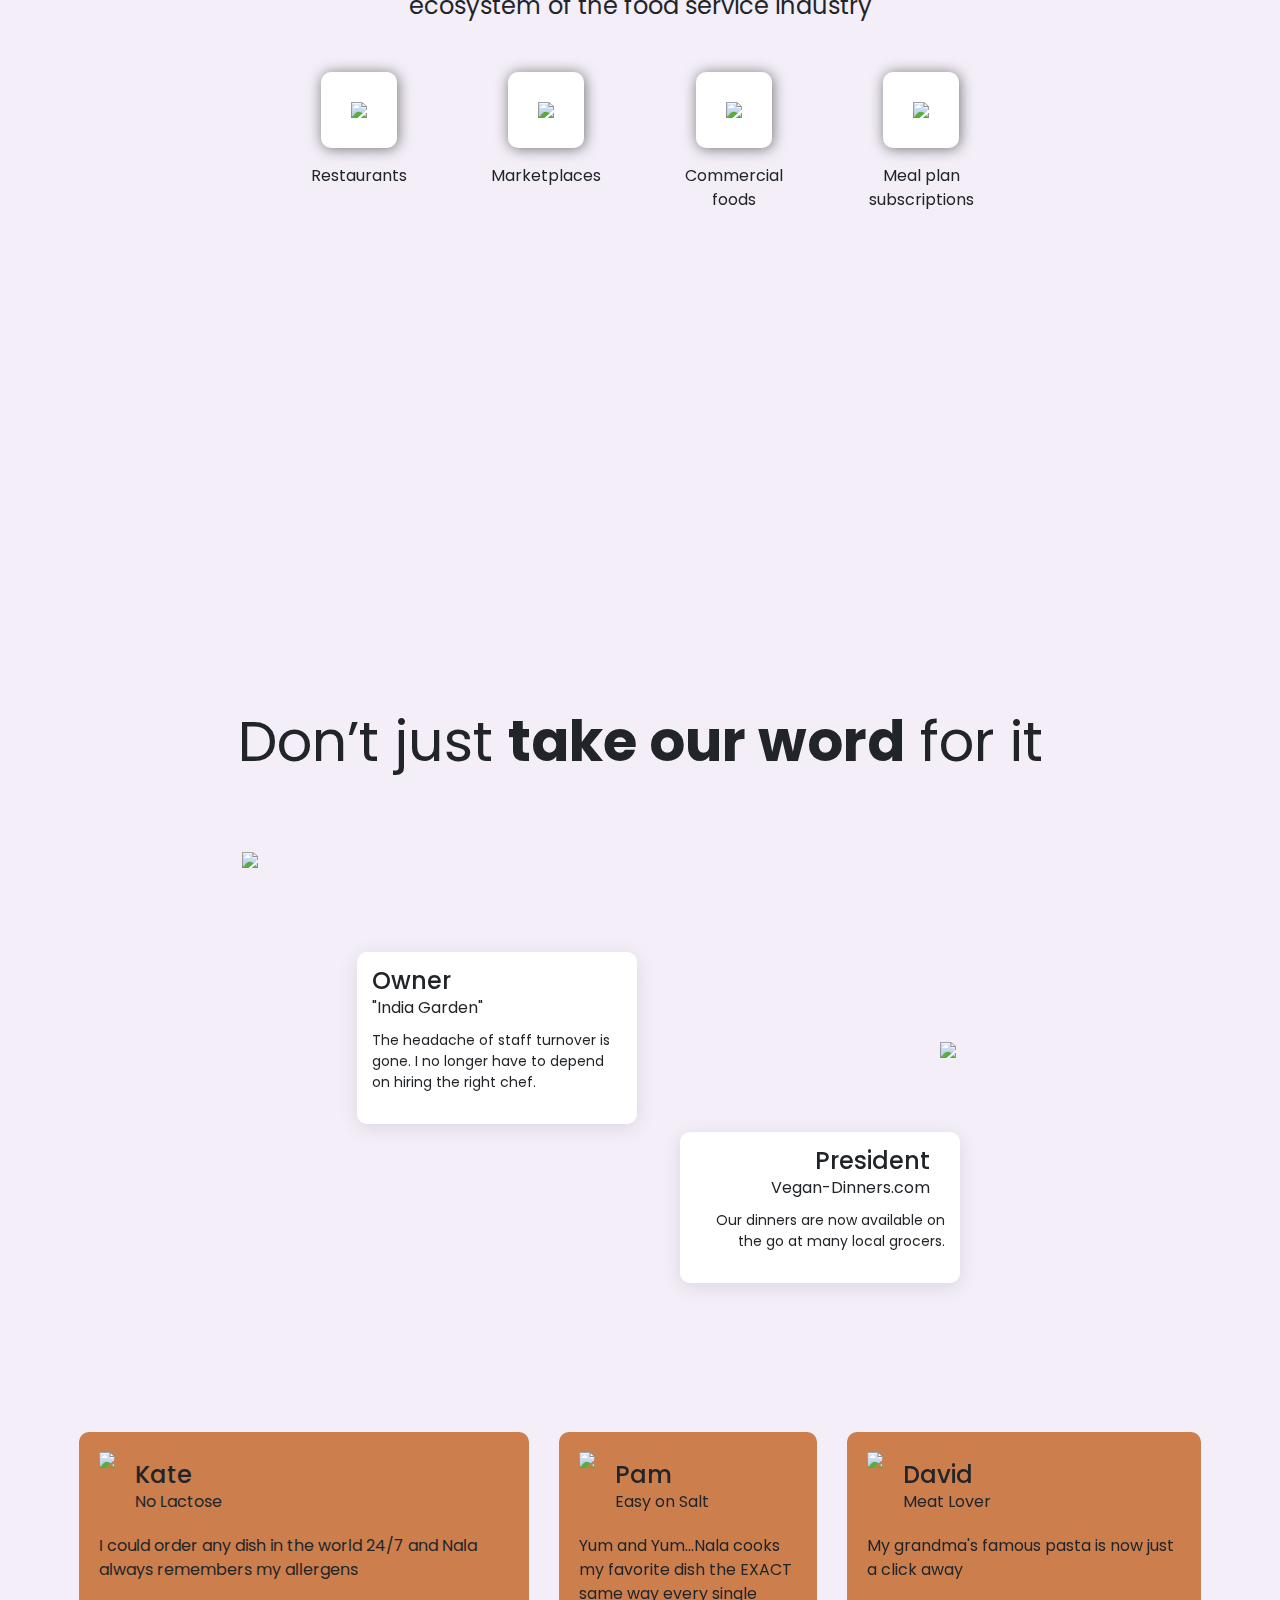
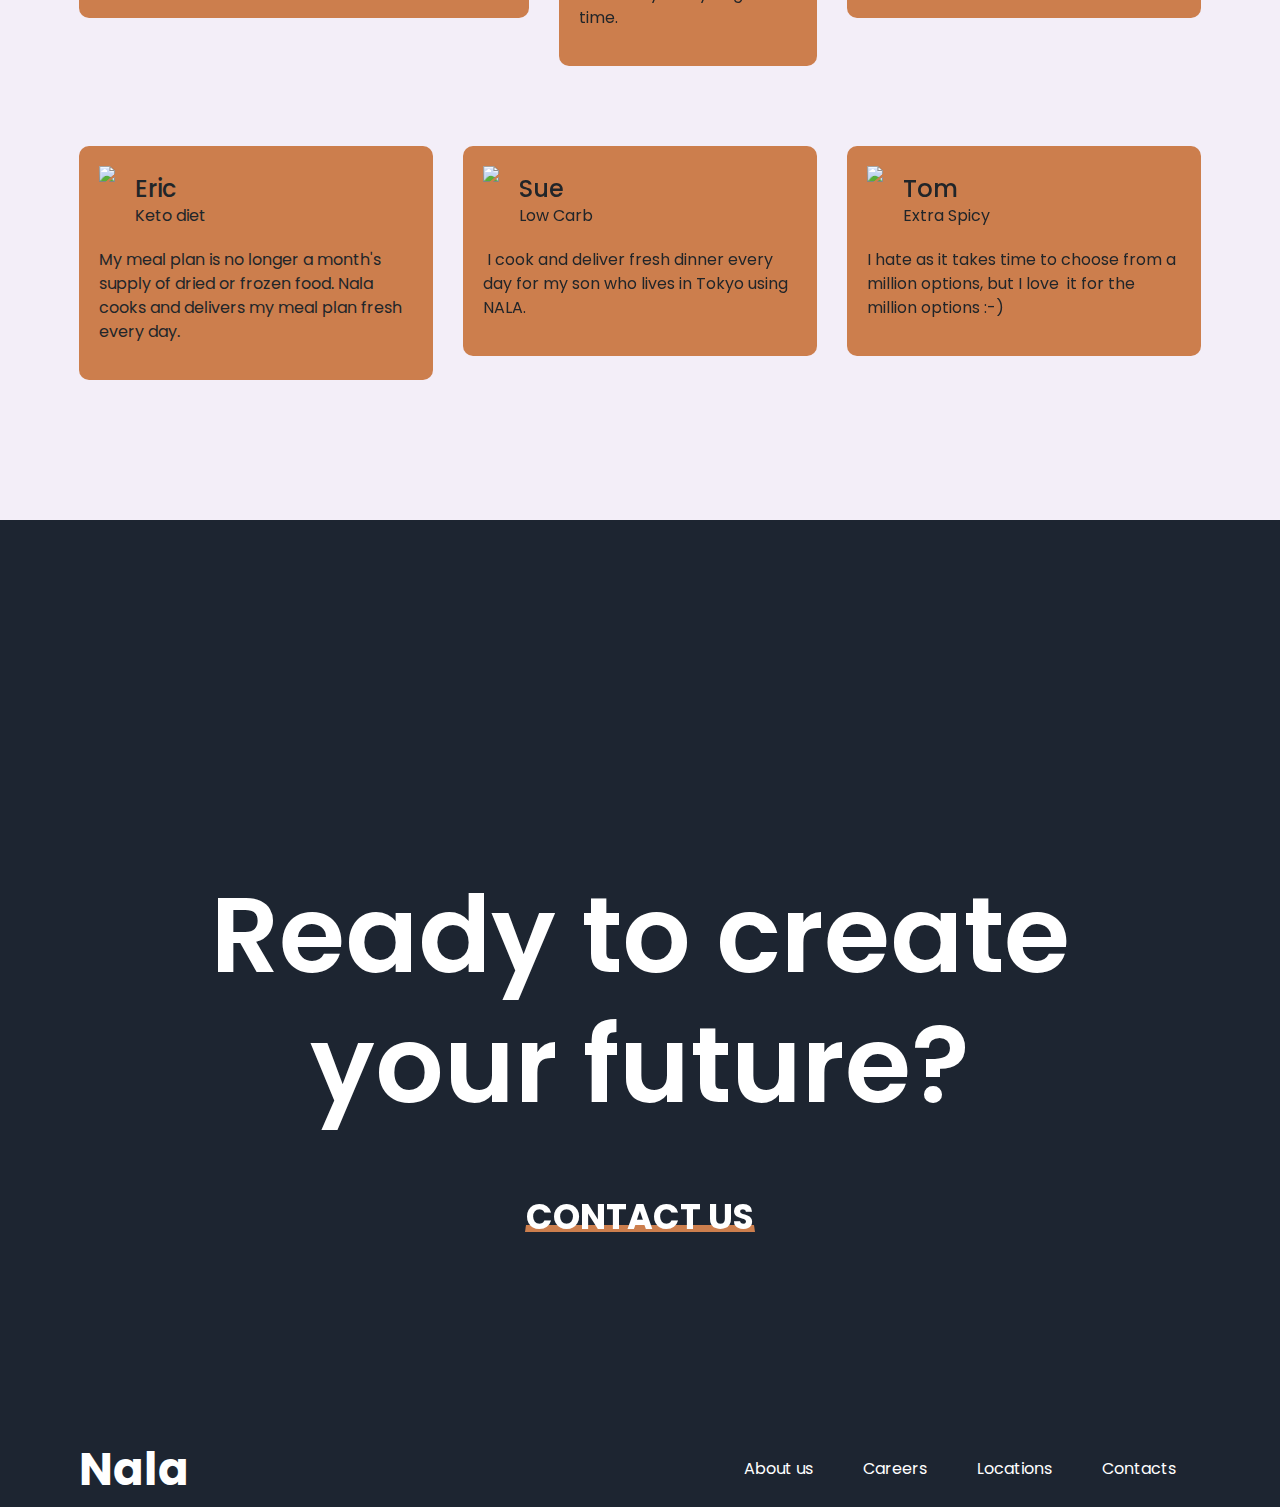
==== commit 9438c4e3: "cleanup" ====
--- a/index.html
+++ b/index.html
@@ -50,19 +50,19 @@
             <div class="row">
                 <div class="col-sm-12 col-lg-7">
                     <div class="about__item min-vh-100">     
-                        <div class="mobile-container">
+                        <div class="about__item-inner">
                             <h3 class="title">Cooking consistency</h3>
                             <p class="description mb-4">You know how the dish should taste to satisfy your customers, and Nala can recreate it with machine-like precision</p>
                         </div>                       
                     </div>
                     <div class="about__item min-vh-100">
-                        <div class="mobile-container">
+                        <div class="about__item-inner">
                             <h3 class="title">24/7 operations</h3>
                             <p class="description mb-4">No need to close your restaurant for holidays, late night hours, or social distancing considerations. With Nala’s robotic chefs, your restaurant can operate 24/7</p>
                         </div>
                     </div>
                     <div class="about__item min-vh-100">
-                        <div class="mobile-container">
+                        <div class="about__item-inner">
                             <h3 class="title">Scalable model</h3>
                             <p class="description mb-4">Nala is your international solution, fully trained and ready to serve any city in the world. We make it easier for you to do business</p>
                         </div>
--- a/css/about-section-styles.css
+++ b/css/about-section-styles.css
@@ -40,6 +40,7 @@
 .about-intro__content {
     position: sticky;
     top: 80px; 
+    background-color: rgb(242, 238, 247);
 }
 
 .about-intro__content--fixed {
@@ -50,9 +51,21 @@
 .about__item {
     display: flex;
     align-items: flex-start;
-    transition: opacity .3s cubic-bezier(0.65, -0.07, 0.62, 0.84);
     flex-direction: column;
     justify-content: center;
+}
+@media (min-width: 992px) {
+    .about__item {
+        padding-left: 80px;
+        padding-top: 100px;
+    }
+}
+
+@media (max-height: 900px) and (min-width: 992px) {
+    .about__item {
+        justify-content: flex-end;
+        padding-bottom: 80px;
+    }
 }
 
 .about__item .title {
@@ -181,6 +194,7 @@
     position: absolute;
     transform: scale(0.1);
     padding: .2em;
+    transition: .5s transform ease;
 }
 .circle__radius-line:nth-child(3) .section-illustration img {
     width: 84%;
@@ -235,7 +249,7 @@
 /* Circle illustration END */
 
 @media (max-width: 991px) {
-    .mobile-container {
+    .about__item-inner {
         display: flex;
         align-items: center;
         flex-direction: column;
